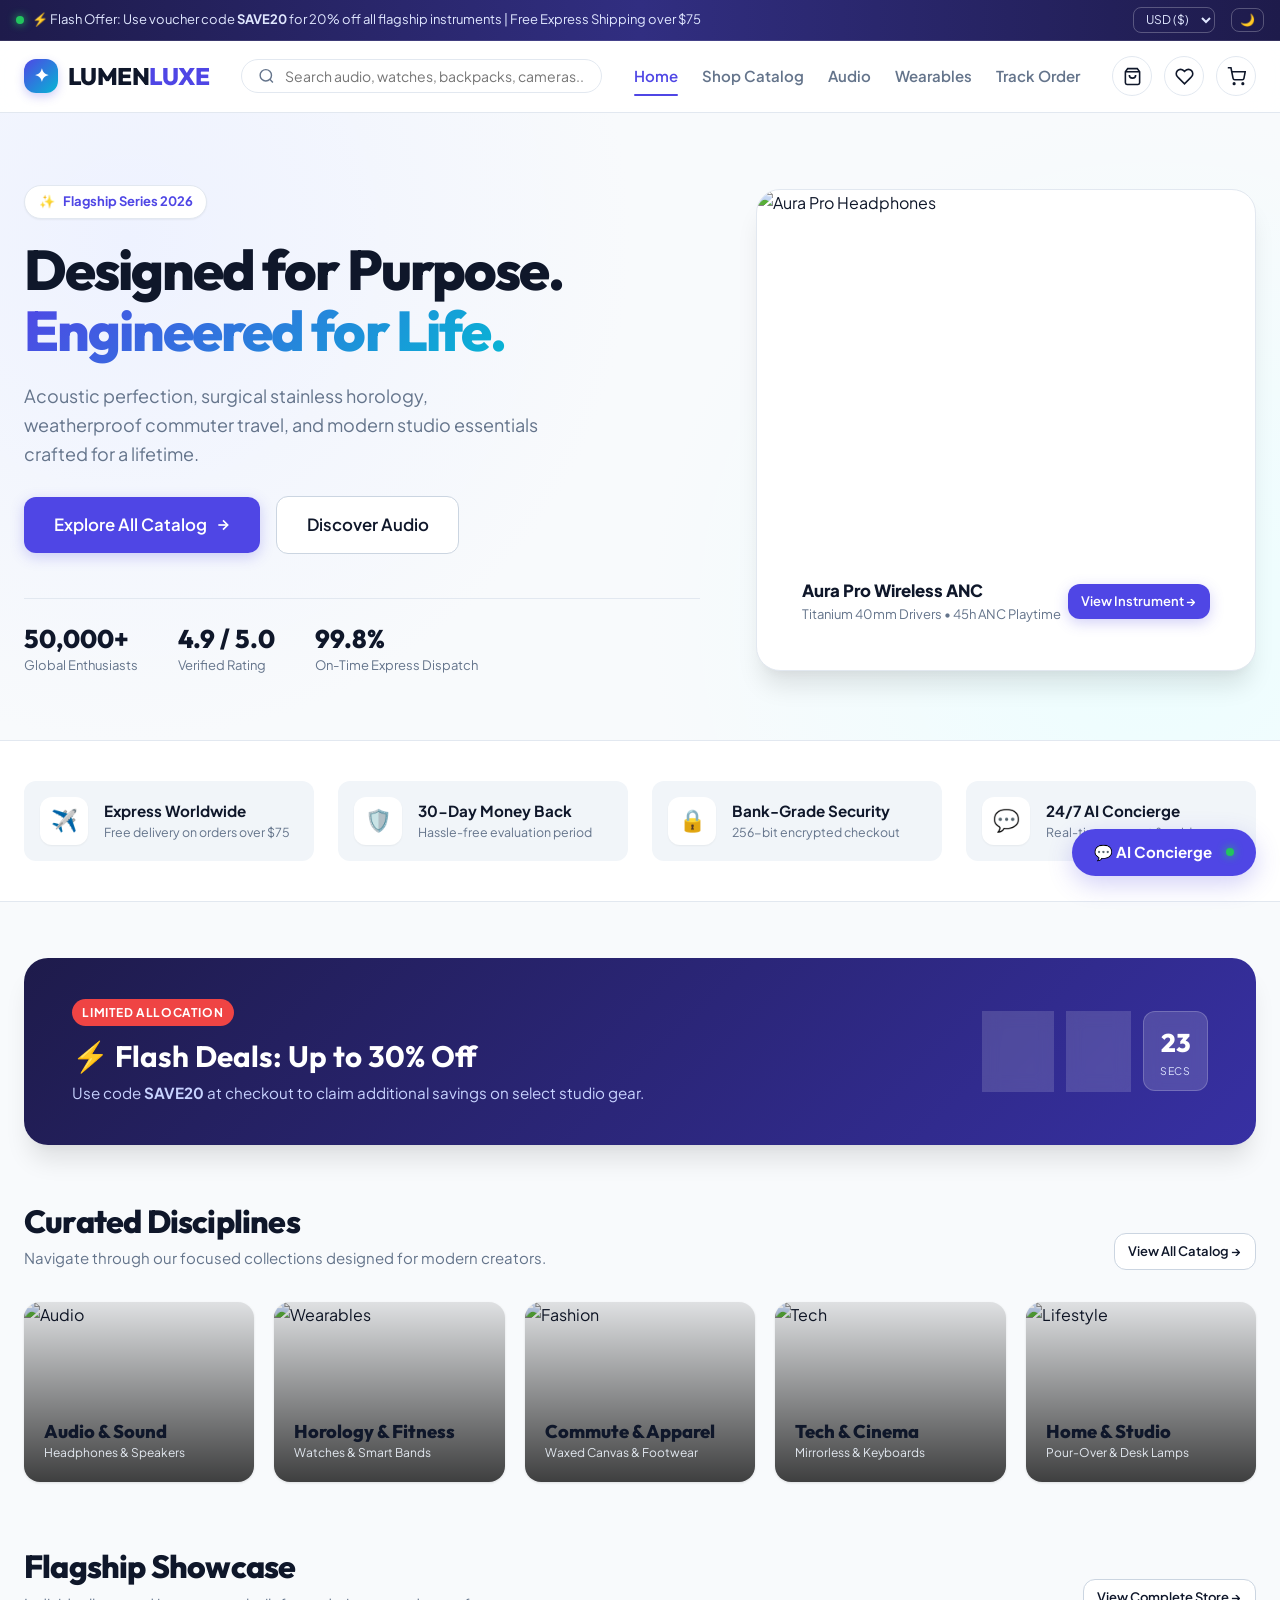
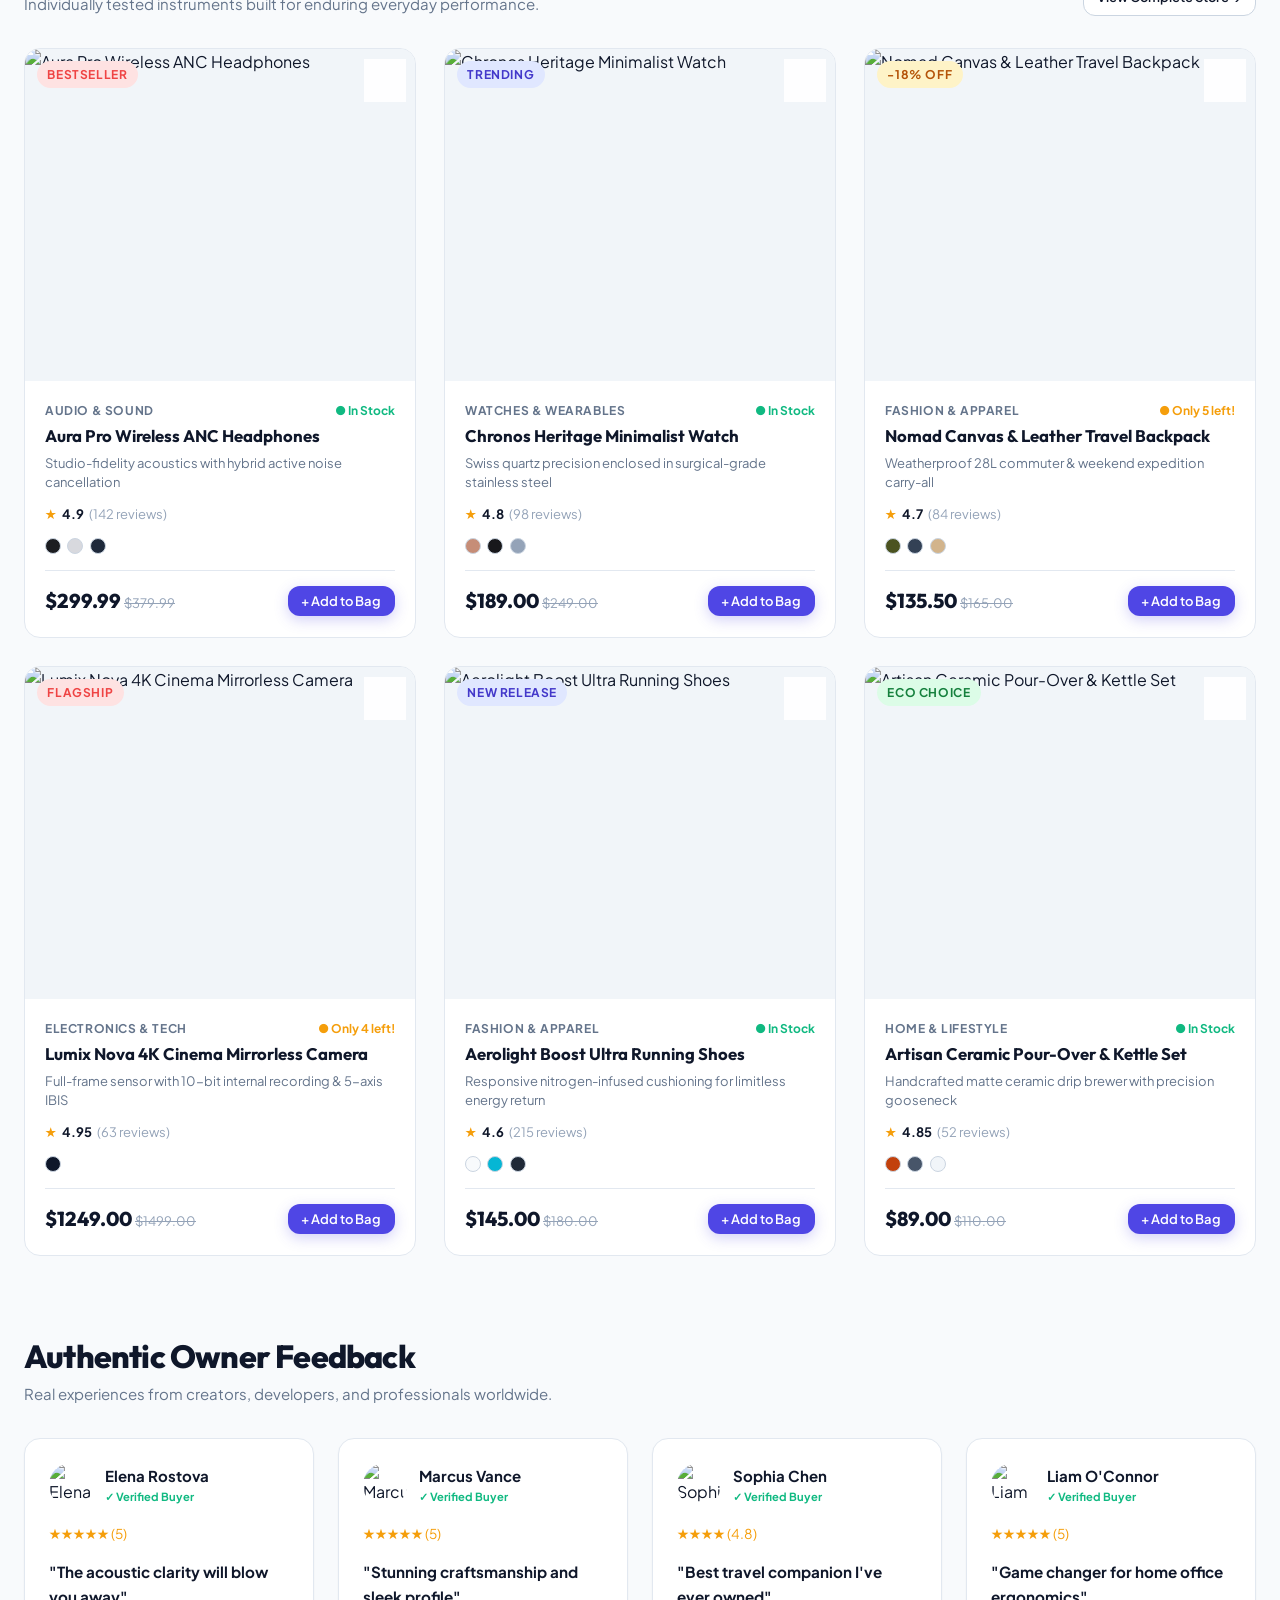
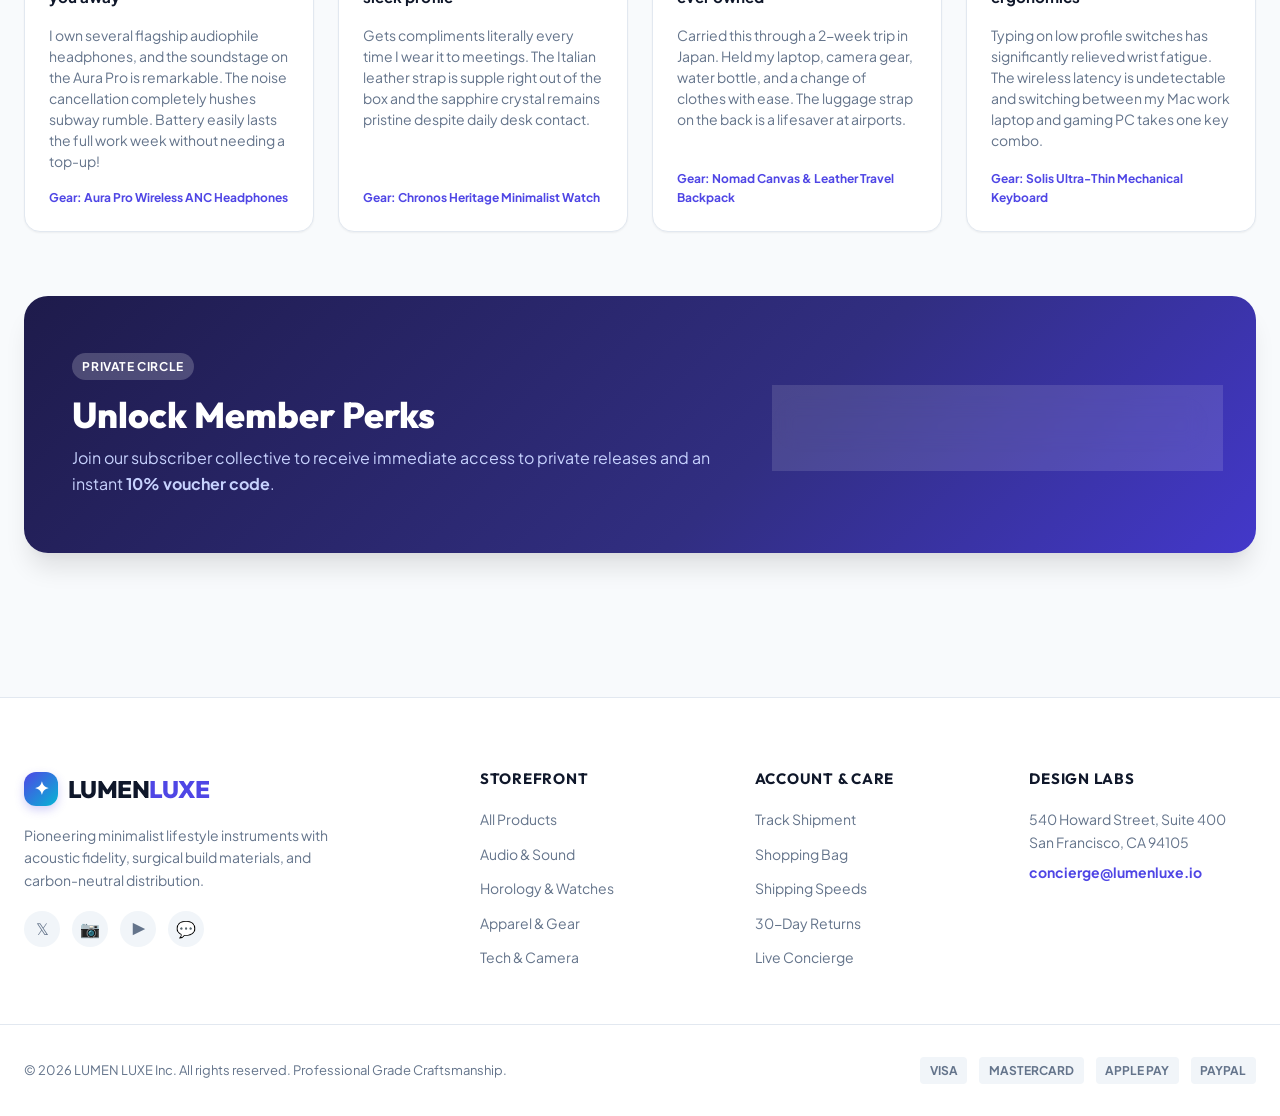
==== index.html @ 69730ada "Updating website" ====
<!DOCTYPE html>
<html lang="en" data-theme="light">
<head>
  <meta charset="UTF-8">
  <meta name="viewport" content="width=device-width, initial-scale=1.0">
  <title>LUMEN LUXE | Precision Crafted Flagship Goods</title>
  <meta name="description" content="Discover audiophile acoustics, Swiss quartz horology, everyday commute gear, and minimalist lifestyle tech. Free express shipping worldwide.">
  <link rel="stylesheet" href="css/styles.css">
</head>
<body>

  <!-- Top Announcement Bar -->
  <div class="announcement-bar">
    <div class="announcement-container">
      <div class="announcement-ticker">
        <span class="live-dot"></span>
        <span>⚡ Flash Offer: Use voucher code <strong>SAVE20</strong> for 20% off all flagship instruments | Free Express Shipping over $75</span>
      </div>
      <div class="announcement-meta">
        <select id="currencySelector" class="selector-dropdown" title="Select Currency">
          <option value="USD">USD ($)</option>
          <option value="EUR">EUR (€)</option>
          <option value="GBP">GBP (£)</option>
          <option value="INR">INR (₹)</option>
        </select>
        <button id="themeToggleBtn" class="selector-dropdown" title="Toggle Light/Dark Theme">
          🌙
        </button>
      </div>
    </div>
  </div>

  <!-- Sticky Main Header -->
  <header class="main-header">
    <div class="container nav-wrapper">
      <a href="index.html" class="brand-logo">
        <div class="brand-logo-icon">✦</div>
        <div class="brand-name">LUMEN<span>LUXE</span></div>
      </a>

      <!-- Search with Live Auto-suggest -->
      <div class="header-search">
        <div class="search-input-wrapper">
          <svg width="18" height="18" viewBox="0 0 24 24" fill="none" stroke="currentColor" stroke-width="2" style="color:var(--text-muted);"><circle cx="11" cy="11" r="8"></circle><line x1="21" y1="21" x2="16.65" y2="16.65"></line></svg>
          <input type="text" id="mainSearchInput" class="search-input" placeholder="Search audio, watches, backpacks, cameras..." autocomplete="off">
          <button id="searchClearBtn" class="search-clear-btn" title="Clear">✕</button>
        </div>
        <div id="searchDropdown" class="search-dropdown"></div>
      </div>

      <!-- Main Navigation Links -->
      <nav class="nav-links">
        <a href="index.html" class="nav-link active">Home</a>
        <a href="shop.html" class="nav-link">Shop Catalog</a>
        <a href="shop.html?category=audio" class="nav-link">Audio</a>
        <a href="shop.html?category=wearables" class="nav-link">Wearables</a>
        <a href="orders.html" class="nav-link">Track Order</a>
      </nav>

      <!-- Action Badges (Wishlist & Cart) -->
      <div class="header-actions">
        <a href="orders.html" class="btn-icon" title="My Orders & Shipments">
          <svg width="19" height="19" viewBox="0 0 24 24" fill="none" stroke="currentColor" stroke-width="2"><path d="M6 2L3 6v14a2 2 0 0 0 2 2h14a2 2 0 0 0 2-2V6l-3-4z"></path><line x1="3" y1="6" x2="21" y2="6"></line><path d="M16 10a4 4 0 0 1-8 0"></path></svg>
        </a>

        <a href="shop.html" class="btn-icon" title="Wishlist">
          <svg width="19" height="19" viewBox="0 0 24 24" fill="none" stroke="currentColor" stroke-width="2"><path d="M20.84 4.61a5.5 5.5 0 0 0-7.78 0L12 5.67l-1.06-1.06a5.5 5.5 0 0 0-7.78 7.78l1.06 1.06L12 21.23l7.78-7.78 1.06-1.06a5.5 5.5 0 0 0 0-7.78z"></path></svg>
          <span id="wishlistBadgeCount" class="badge-count" style="display:none;">0</span>
        </a>

        <a href="cart.html" class="btn-icon" title="Shopping Cart">
          <svg width="19" height="19" viewBox="0 0 24 24" fill="none" stroke="currentColor" stroke-width="2"><circle cx="9" cy="21" r="1"></circle><circle cx="20" cy="21" r="1"></circle><path d="M1 1h4l2.68 13.39a2 2 0 0 0 2 1.61h9.72a2 2 0 0 0 2-1.61L23 6H6"></path></svg>
          <span id="cartBadgeCount" class="badge-count" style="display:none;">0</span>
        </a>
      </div>
    </div>
  </header>

  <main class="site-main">
    <!-- Hero Spotlight Section -->
    <section class="hero-section">
      <div class="container hero-grid">
        <div class="hero-content">
          <div class="hero-pill">
            <span>✨</span> Flagship Series 2026
          </div>
          <h1 class="hero-title">
            Designed for Purpose.<br>
            <span class="hero-title-highlight">Engineered for Life.</span>
          </h1>
          <p class="hero-desc">
            Acoustic perfection, surgical stainless horology, weatherproof commuter travel, and modern studio essentials crafted for a lifetime.
          </p>

          <div class="hero-cta-group">
            <a href="shop.html" class="btn btn-primary btn-lg">
              <span>Explore All Catalog</span>
              <svg width="16" height="16" viewBox="0 0 24 24" fill="none" stroke="currentColor" stroke-width="2.5"><line x1="5" y1="12" x2="19" y2="12"></line><polyline points="12 5 19 12 12 19"></polyline></svg>
            </a>
            <a href="shop.html?category=audio" class="btn btn-secondary btn-lg">
              <span>Discover Audio</span>
            </a>
          </div>

          <div class="hero-stats">
            <div class="hero-stat-item">
              <h3>50,000+</h3>
              <p>Global Enthusiasts</p>
            </div>
            <div class="hero-stat-item">
              <h3>4.9 / 5.0</h3>
              <p>Verified Rating</p>
            </div>
            <div class="hero-stat-item">
              <h3>99.8%</h3>
              <p>On-Time Express Dispatch</p>
            </div>
          </div>
        </div>

        <div class="hero-visual-card">
          <img src="https://images.unsplash.com/photo-1505740420928-5e560c06d30e?w=1000&auto=format&fit=crop&q=80" alt="Aura Pro Headphones" class="hero-banner-img">
          <div class="hero-floating-card">
            <div>
              <div style="font-weight:800; font-size:1.05rem;">Aura Pro Wireless ANC</div>
              <div style="font-size:0.8125rem; color:var(--text-muted);">Titanium 40mm Drivers • 45h ANC Playtime</div>
            </div>
            <a href="product.html?id=prod-001" class="btn btn-primary btn-sm">
              View Instrument →
            </a>
          </div>
        </div>
      </div>
    </section>

    <!-- Services & Guarantees -->
    <section class="services-section">
      <div class="container services-grid">
        <div class="service-card">
          <div class="service-icon-box">✈️</div>
          <div>
            <div style="font-weight:700; font-size:0.95rem;">Express Worldwide</div>
            <div style="font-size:0.775rem; color:var(--text-muted);">Free delivery on orders over $75</div>
          </div>
        </div>
        <div class="service-card">
          <div class="service-icon-box">🛡️</div>
          <div>
            <div style="font-weight:700; font-size:0.95rem;">30-Day Money Back</div>
            <div style="font-size:0.775rem; color:var(--text-muted);">Hassle-free evaluation period</div>
          </div>
        </div>
        <div class="service-card">
          <div class="service-icon-box">🔒</div>
          <div>
            <div style="font-weight:700; font-size:0.95rem;">Bank-Grade Security</div>
            <div style="font-size:0.775rem; color:var(--text-muted);">256-bit encrypted checkout</div>
          </div>
        </div>
        <div class="service-card">
          <div class="service-icon-box">💬</div>
          <div>
            <div style="font-weight:700; font-size:0.95rem;">24/7 AI Concierge</div>
            <div style="font-size:0.775rem; color:var(--text-muted);">Real-time support & guidance</div>
          </div>
        </div>
      </div>
    </section>

    <!-- Flash Deals Banner -->
    <div class="container">
      <div class="flash-deals-banner">
        <div>
          <span class="badge badge-hot" style="background:#ef4444; color:#ffffff; margin-bottom:0.75rem;">Limited Allocation</span>
          <h2 style="font-size:1.85rem; color:#ffffff; margin-bottom:0.35rem;">⚡ Flash Deals: Up to 30% Off</h2>
          <p style="color:#c7d2fe; font-size:0.95rem;">Use code <strong>SAVE20</strong> at checkout to claim additional savings on select studio gear.</p>
        </div>
        <div class="countdown-box">
          <div class="countdown-item">
            <span id="dealHours" class="countdown-num">09</span>
            <span class="countdown-lbl">Hours</span>
          </div>
          <div class="countdown-item">
            <span id="dealMins" class="countdown-num">45</span>
            <span class="countdown-lbl">Mins</span>
          </div>
          <div class="countdown-item">
            <span id="dealSecs" class="countdown-num">18</span>
            <span class="countdown-lbl">Secs</span>
          </div>
        </div>
      </div>
    </div>

    <!-- Category Highlights -->
    <section class="container" style="margin-top:3.5rem;">
      <div class="section-header">
        <div>
          <h2 class="section-title">Curated Disciplines</h2>
          <p class="section-subtitle">Navigate through our focused collections designed for modern creators.</p>
        </div>
        <a href="shop.html" class="btn btn-secondary btn-sm">View All Catalog →</a>
      </div>

      <div class="categories-grid">
        <a href="shop.html?category=audio" class="category-card">
          <img src="https://images.unsplash.com/photo-1546435770-a3e426bf472b?w=500&auto=format&fit=crop&q=80" alt="Audio" class="category-card-bg" />
          <div class="category-card-overlay"></div>
          <div class="category-card-content">
            <h4 style="font-size:1.15rem; font-weight:800;">Audio & Sound</h4>
            <div style="font-size:0.75rem; color:#e2e8f0;">Headphones & Speakers</div>
          </div>
        </a>

        <a href="shop.html?category=wearables" class="category-card">
          <img src="https://images.unsplash.com/photo-1523275335684-37898b6baf30?w=500&auto=format&fit=crop&q=80" alt="Wearables" class="category-card-bg" />
          <div class="category-card-overlay"></div>
          <div class="category-card-content">
            <h4 style="font-size:1.15rem; font-weight:800;">Horology & Fitness</h4>
            <div style="font-size:0.75rem; color:#e2e8f0;">Watches & Smart Bands</div>
          </div>
        </a>

        <a href="shop.html?category=fashion" class="category-card">
          <img src="https://images.unsplash.com/photo-1553062407-98eeb64c6a62?w=500&auto=format&fit=crop&q=80" alt="Fashion" class="category-card-bg" />
          <div class="category-card-overlay"></div>
          <div class="category-card-content">
            <h4 style="font-size:1.15rem; font-weight:800;">Commute & Apparel</h4>
            <div style="font-size:0.75rem; color:#e2e8f0;">Waxed Canvas & Footwear</div>
          </div>
        </a>

        <a href="shop.html?category=electronics" class="category-card">
          <img src="https://images.unsplash.com/photo-1516035069371-29a1b244cc32?w=500&auto=format&fit=crop&q=80" alt="Tech" class="category-card-bg" />
          <div class="category-card-overlay"></div>
          <div class="category-card-content">
            <h4 style="font-size:1.15rem; font-weight:800;">Tech & Cinema</h4>
            <div style="font-size:0.75rem; color:#e2e8f0;">Mirrorless & Keyboards</div>
          </div>
        </a>

        <a href="shop.html?category=lifestyle" class="category-card">
          <img src="https://images.unsplash.com/photo-1514432324607-a09d9b4aefdd?w=500&auto=format&fit=crop&q=80" alt="Lifestyle" class="category-card-bg" />
          <div class="category-card-overlay"></div>
          <div class="category-card-content">
            <h4 style="font-size:1.15rem; font-weight:800;">Home & Studio</h4>
            <div style="font-size:0.75rem; color:#e2e8f0;">Pour-Over & Desk Lamps</div>
          </div>
        </a>
      </div>
    </section>

    <!-- Featured Products Grid -->
    <section class="container" style="margin-top:3.5rem;">
      <div class="section-header">
        <div>
          <h2 class="section-title">Flagship Showcase</h2>
          <p class="section-subtitle">Individually tested instruments built for enduring everyday performance.</p>
        </div>
        <a href="shop.html" class="btn btn-secondary btn-sm">View Complete Store →</a>
      </div>

      <div class="products-grid" id="featuredProductsGrid"></div>
    </section>

    <!-- Customer Reviews Grid -->
    <section class="container" style="margin-top:5rem;">
      <div class="section-header">
        <div>
          <h2 class="section-title">Authentic Owner Feedback</h2>
          <p class="section-subtitle">Real experiences from creators, developers, and professionals worldwide.</p>
        </div>
      </div>
      <div class="reviews-grid" id="homeReviewsGrid"></div>
    </section>

    <!-- VIP Club Newsletter -->
    <section class="container">
      <div class="newsletter-card">
        <div>
          <span class="badge badge-sale" style="background:rgba(255,255,255,0.2); color:#ffffff; margin-bottom:0.75rem;">Private Circle</span>
          <h2 style="font-size:2.25rem; font-weight:800; color:#ffffff; margin-bottom:0.5rem;">Unlock Member Perks</h2>
          <p style="color:#c7d2fe; font-size:1rem;">
            Join our subscriber collective to receive immediate access to private releases and an instant <strong>10% voucher code</strong>.
          </p>
        </div>
        <form id="homeNewsletterForm">
          <div class="newsletter-input-group">
            <input type="email" id="homeNewsletterEmail" class="newsletter-input" placeholder="Enter your email address..." required>
            <button type="submit" class="btn btn-primary" style="border-radius:var(--radius-full);">Subscribe</button>
          </div>
        </form>
      </div>
    </section>
  </main>

  <!-- Global Footer -->
  <footer class="footer">
    <div class="container footer-grid">
      <div>
        <a href="index.html" class="brand-logo" style="margin-bottom:1rem;">
          <div class="brand-logo-icon">✦</div>
          <div class="brand-name">LUMEN<span>LUXE</span></div>
        </a>
        <p style="font-size:0.875rem; color:var(--text-muted); line-height:1.6; max-width:320px;">
          Pioneering minimalist lifestyle instruments with acoustic fidelity, surgical build materials, and carbon-neutral distribution.
        </p>
        <div class="social-links">
          <a href="#" class="social-icon" title="Twitter / X">𝕏</a>
          <a href="#" class="social-icon" title="Instagram">📷</a>
          <a href="#" class="social-icon" title="YouTube">▶</a>
          <a href="#" class="social-icon" title="Discord">💬</a>
        </div>
      </div>

      <div>
        <h4 class="footer-col-title">Storefront</h4>
        <div class="footer-links">
          <a href="shop.html" class="footer-link">All Products</a>
          <a href="shop.html?category=audio" class="footer-link">Audio & Sound</a>
          <a href="shop.html?category=wearables" class="footer-link">Horology & Watches</a>
          <a href="shop.html?category=fashion" class="footer-link">Apparel & Gear</a>
          <a href="shop.html?category=electronics" class="footer-link">Tech & Camera</a>
        </div>
      </div>

      <div>
        <h4 class="footer-col-title">Account & Care</h4>
        <div class="footer-links">
          <a href="orders.html" class="footer-link">Track Shipment</a>
          <a href="cart.html" class="footer-link">Shopping Bag</a>
          <a href="javascript:void(0)" class="footer-link" onclick="ChatWidget.handleQuickPrompt('shipping policy')">Shipping Speeds</a>
          <a href="javascript:void(0)" class="footer-link" onclick="ChatWidget.handleQuickPrompt('return policy')">30-Day Returns</a>
          <a href="javascript:void(0)" class="footer-link" onclick="document.getElementById('chatPanel').classList.add('active')">Live Concierge</a>
        </div>
      </div>

      <div>
        <h4 class="footer-col-title">Design Labs</h4>
        <p style="font-size:0.875rem; color:var(--text-muted); line-height:1.6;">
          540 Howard Street, Suite 400<br>
          San Francisco, CA 94105<br>
          <span style="color:var(--primary); font-weight:700; display:inline-block; margin-top:0.5rem;">concierge@lumenluxe.io</span>
        </p>
      </div>
    </div>

    <div class="container footer-bottom">
      <div>© 2026 LUMEN LUXE Inc. All rights reserved. Professional Grade Craftsmanship.</div>
      <div class="payment-badges">
        <span class="payment-chip">VISA</span>
        <span class="payment-chip">MASTERCARD</span>
        <span class="payment-chip">APPLE PAY</span>
        <span class="payment-chip">PAYPAL</span>
      </div>
    </div>
  </footer>

  <!-- 24/7 AI Concierge Widget -->
  <button id="chatWidgetToggle" class="chat-widget-btn" title="Live AI Concierge">
    <span>💬 AI Concierge</span>
    <span class="live-dot" style="margin-left:4px;"></span>
  </button>

  <div id="chatPanel" class="chat-panel">
    <div class="chat-header">
      <div style="display:flex; align-items:center; gap:0.65rem;">
        <div style="width:10px; height:10px; border-radius:50%; background:#22c55e;"></div>
        <div>
          <div style="font-weight:800; font-size:0.9rem;">Lumen AI Concierge</div>
          <div style="font-size:0.7rem; opacity:0.85;">Active & Ready to Assist</div>
        </div>
      </div>
      <button id="chatCloseBtn" style="color:#ffffff; font-size:1rem; cursor:pointer;">✕</button>
    </div>

    <div id="chatMessages" class="chat-messages">
      <div class="chat-msg bot">
        Welcome to Lumen Luxe! How may I assist you today? Ask about promo codes, technical specifications, or shipping timelines.
      </div>
    </div>

    <div class="chat-suggestions">
      <span class="chat-pill" onclick="ChatWidget.handleQuickPrompt('Any active discount codes?')">🏷️ Discounts?</span>
      <span class="chat-pill" onclick="ChatWidget.handleQuickPrompt('How fast is express delivery?')">✈️ Shipping</span>
      <span class="chat-pill" onclick="ChatWidget.handleQuickPrompt('Best audiophile headphones?')">🎧 Headphones</span>
      <span class="chat-pill" onclick="ChatWidget.handleQuickPrompt('What is your return policy?')">🔄 Returns</span>
    </div>

    <div class="chat-input-bar">
      <input type="text" id="chatInput" class="chat-input-field" placeholder="Ask anything about our instruments...">
      <button id="chatSendBtn" class="btn btn-primary" style="padding:0.4rem 0.75rem; border-radius:var(--radius-sm); font-size:0.8125rem;">
        Send
      </button>
    </div>
  </div>

  <!-- Toast Notification Mount -->
  <div id="toastContainer" class="toast-container"></div>

  <!-- Domain Scripts -->
  <script src="js/data/products.js"></script>
  <script src="js/modules/storage.js"></script>
  <script src="js/modules/currency.js"></script>
  <script src="js/modules/toast.js"></script>
  <script src="js/modules/cart.js"></script>
  <script src="js/modules/wishlist.js"></script>
  <script src="js/modules/orders.js"></script>
  <script src="js/components/header.js"></script>
  <script src="js/components/quickview.js"></script>
  <script src="js/components/chat.js"></script>
  <script src="js/pages/home.js"></script>
</body>
</html>
---- css/styles.css ----
/* ==========================================================================
   LUMEN LUXE - MASTER STYLESHEET MANIFEST
   Modular, maintainable enterprise CSS architecture.
   ========================================================================== */

@import url('variables.css');
@import url('base.css');
@import url('components.css');
@import url('header-footer.css');
@import url('pages.css');
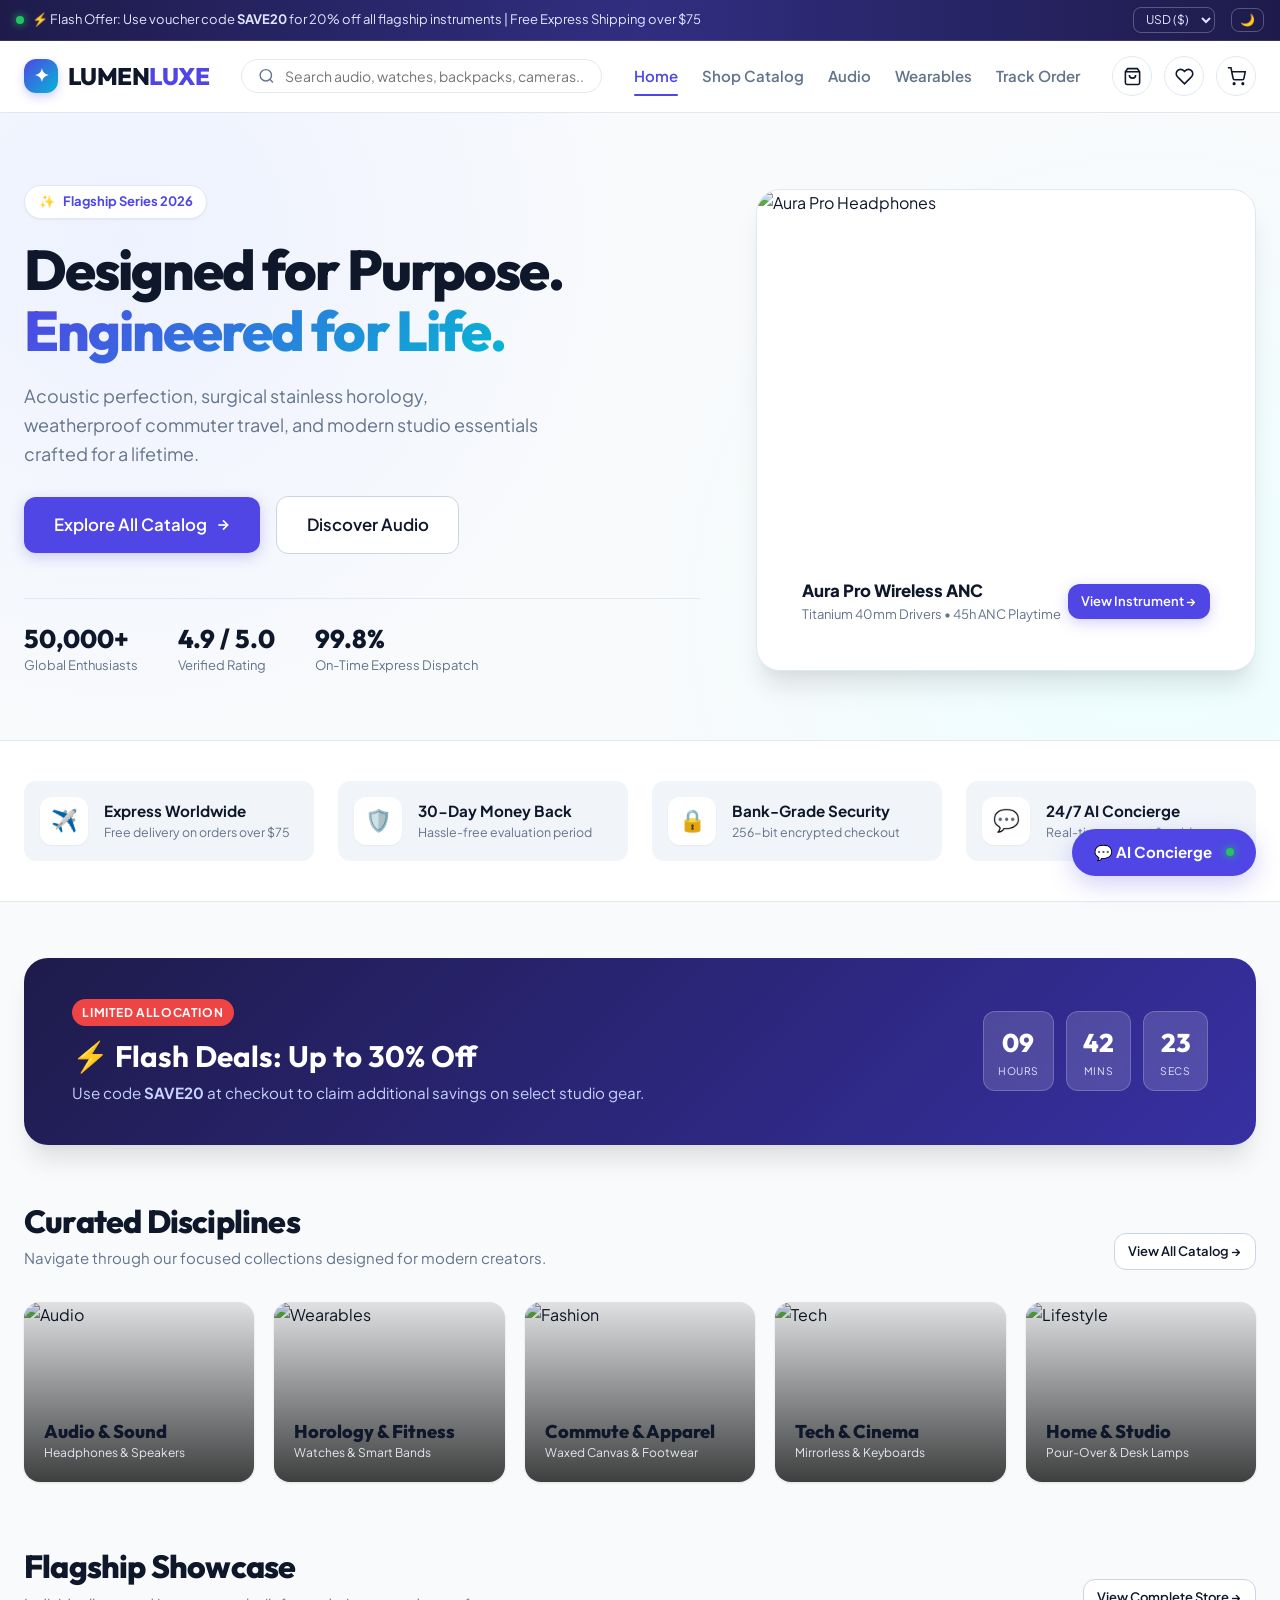
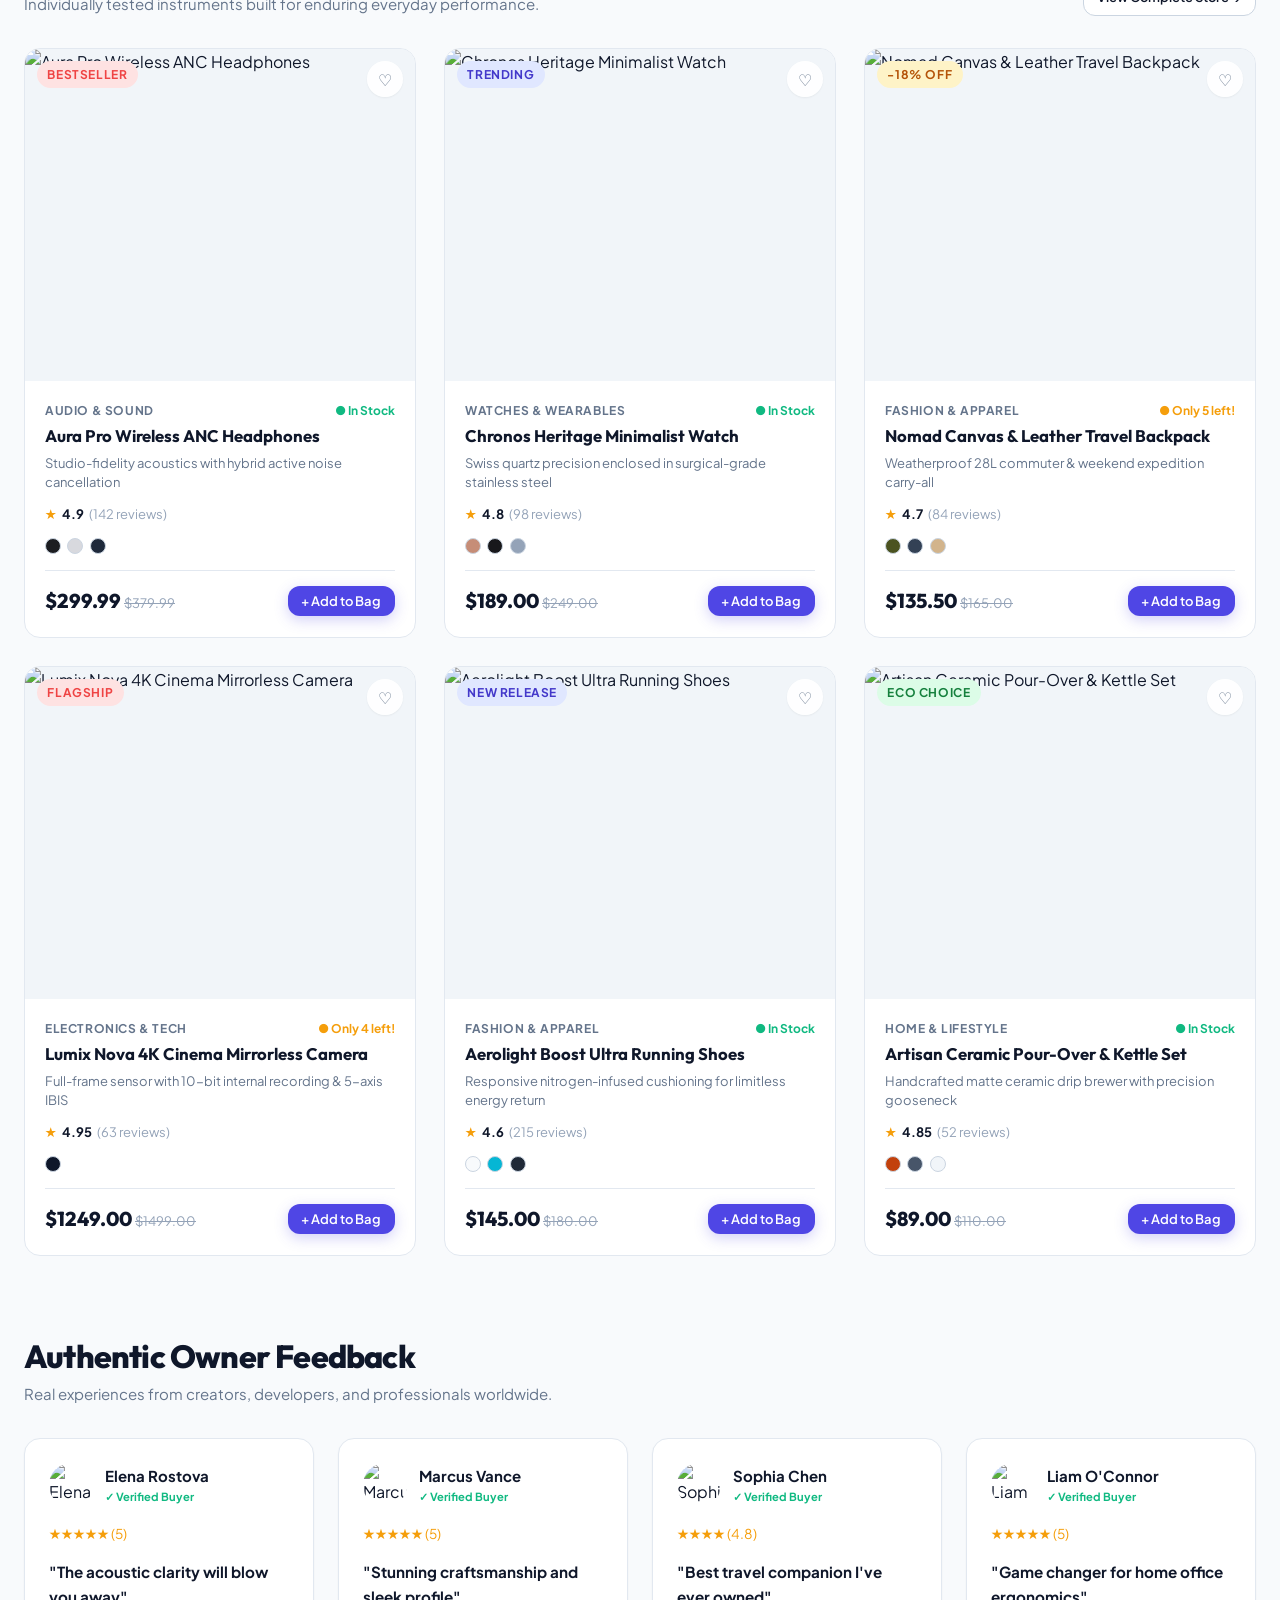
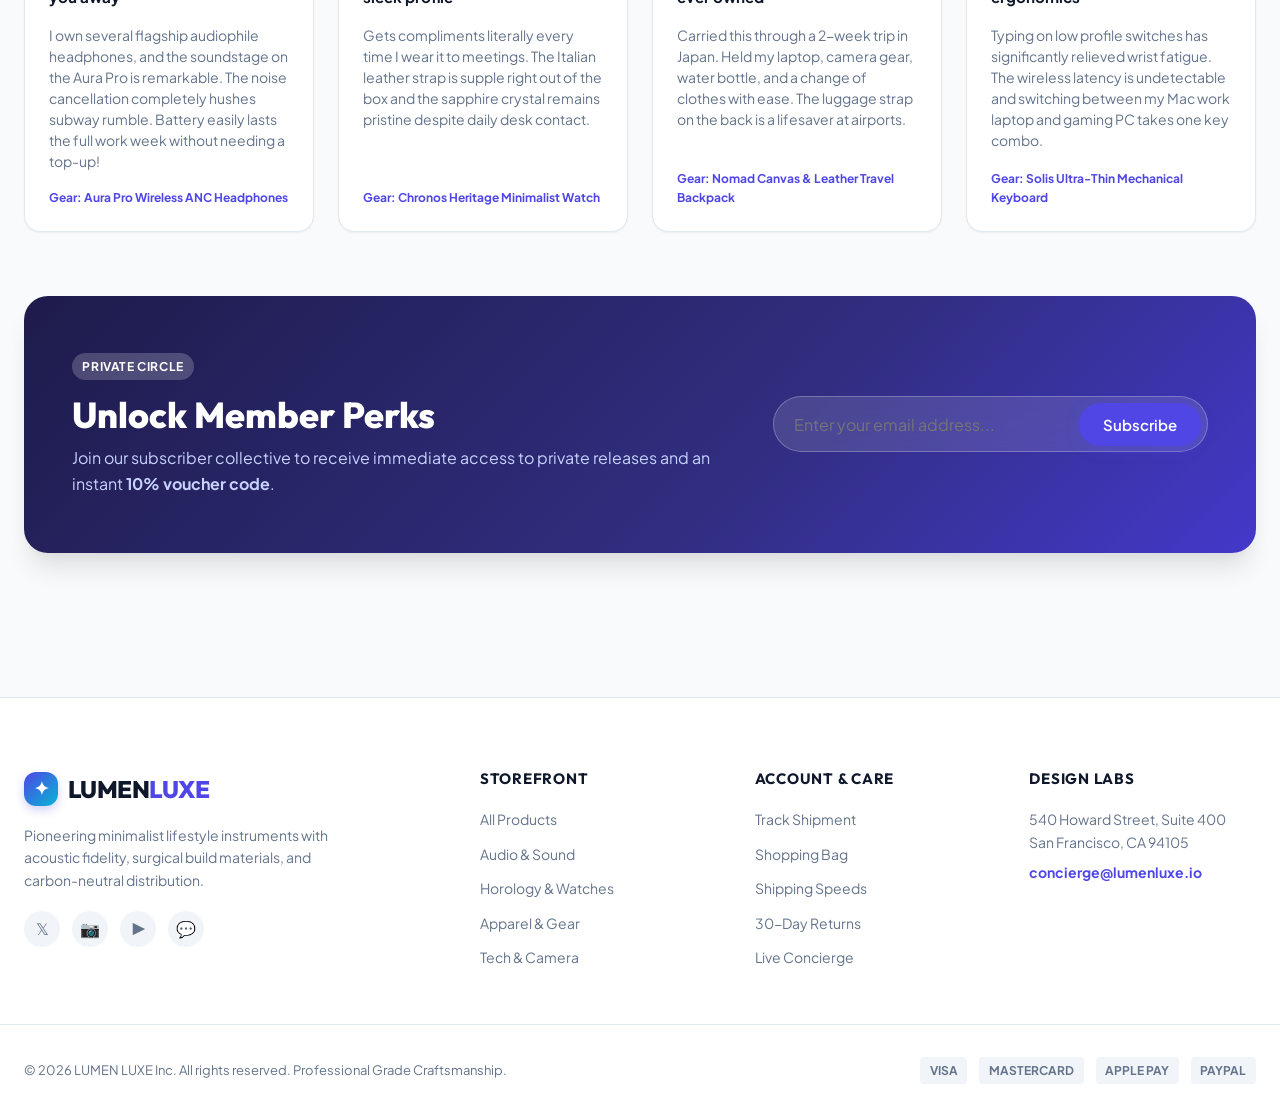
==== commit 44514fd3: "Text formatted" ====
--- a/index.html
+++ b/index.html
@@ -1,414 +1,727 @@
-<!DOCTYPE html>
+<!doctype html>
 <html lang="en" data-theme="light">
-<head>
-  <meta charset="UTF-8">
-  <meta name="viewport" content="width=device-width, initial-scale=1.0">
-  <title>LUMEN LUXE | Precision Crafted Flagship Goods</title>
-  <meta name="description" content="Discover audiophile acoustics, Swiss quartz horology, everyday commute gear, and minimalist lifestyle tech. Free express shipping worldwide.">
-  <link rel="stylesheet" href="css/styles.css">
-</head>
-<body>
-
-  <!-- Top Announcement Bar -->
-  <div class="announcement-bar">
-    <div class="announcement-container">
-      <div class="announcement-ticker">
-        <span class="live-dot"></span>
-        <span>⚡ Flash Offer: Use voucher code <strong>SAVE20</strong> for 20% off all flagship instruments | Free Express Shipping over $75</span>
-      </div>
-      <div class="announcement-meta">
-        <select id="currencySelector" class="selector-dropdown" title="Select Currency">
-          <option value="USD">USD ($)</option>
-          <option value="EUR">EUR (€)</option>
-          <option value="GBP">GBP (£)</option>
-          <option value="INR">INR (₹)</option>
-        </select>
-        <button id="themeToggleBtn" class="selector-dropdown" title="Toggle Light/Dark Theme">
-          🌙
-        </button>
+  <head>
+    <meta charset="UTF-8" />
+    <meta name="viewport" content="width=device-width, initial-scale=1.0" />
+    <title>LUMEN LUXE | Precision Crafted Flagship Goods</title>
+    <meta
+      name="description"
+      content="Discover audiophile acoustics, Swiss quartz horology, everyday commute gear, and minimalist lifestyle tech. Free express shipping worldwide."
+    />
+    <link rel="stylesheet" href="css/styles.css" />
+  </head>
+  <body>
+    <!-- Top Announcement Bar -->
+    <div class="announcement-bar">
+      <div class="announcement-container">
+        <div class="announcement-ticker">
+          <span class="live-dot"></span>
+          <span
+            >⚡ Flash Offer: Use voucher code <strong>SAVE20</strong> for 20%
+            off all flagship instruments | Free Express Shipping over $75</span
+          >
+        </div>
+        <div class="announcement-meta">
+          <select
+            id="currencySelector"
+            class="selector-dropdown"
+            title="Select Currency"
+          >
+            <option value="USD">USD ($)</option>
+            <option value="EUR">EUR (€)</option>
+            <option value="GBP">GBP (£)</option>
+            <option value="INR">INR (₹)</option>
+          </select>
+          <button
+            id="themeToggleBtn"
+            class="selector-dropdown"
+            title="Toggle Light/Dark Theme"
+          >
+            🌙
+          </button>
+        </div>
       </div>
     </div>
-  </div>
-
-  <!-- Sticky Main Header -->
-  <header class="main-header">
-    <div class="container nav-wrapper">
-      <a href="index.html" class="brand-logo">
-        <div class="brand-logo-icon">✦</div>
-        <div class="brand-name">LUMEN<span>LUXE</span></div>
-      </a>
-
-      <!-- Search with Live Auto-suggest -->
-      <div class="header-search">
-        <div class="search-input-wrapper">
-          <svg width="18" height="18" viewBox="0 0 24 24" fill="none" stroke="currentColor" stroke-width="2" style="color:var(--text-muted);"><circle cx="11" cy="11" r="8"></circle><line x1="21" y1="21" x2="16.65" y2="16.65"></line></svg>
-          <input type="text" id="mainSearchInput" class="search-input" placeholder="Search audio, watches, backpacks, cameras..." autocomplete="off">
-          <button id="searchClearBtn" class="search-clear-btn" title="Clear">✕</button>
-        </div>
-        <div id="searchDropdown" class="search-dropdown"></div>
-      </div>
-
-      <!-- Main Navigation Links -->
-      <nav class="nav-links">
-        <a href="index.html" class="nav-link active">Home</a>
-        <a href="shop.html" class="nav-link">Shop Catalog</a>
-        <a href="shop.html?category=audio" class="nav-link">Audio</a>
-        <a href="shop.html?category=wearables" class="nav-link">Wearables</a>
-        <a href="orders.html" class="nav-link">Track Order</a>
-      </nav>
-
-      <!-- Action Badges (Wishlist & Cart) -->
-      <div class="header-actions">
-        <a href="orders.html" class="btn-icon" title="My Orders & Shipments">
-          <svg width="19" height="19" viewBox="0 0 24 24" fill="none" stroke="currentColor" stroke-width="2"><path d="M6 2L3 6v14a2 2 0 0 0 2 2h14a2 2 0 0 0 2-2V6l-3-4z"></path><line x1="3" y1="6" x2="21" y2="6"></line><path d="M16 10a4 4 0 0 1-8 0"></path></svg>
-        </a>
-
-        <a href="shop.html" class="btn-icon" title="Wishlist">
-          <svg width="19" height="19" viewBox="0 0 24 24" fill="none" stroke="currentColor" stroke-width="2"><path d="M20.84 4.61a5.5 5.5 0 0 0-7.78 0L12 5.67l-1.06-1.06a5.5 5.5 0 0 0-7.78 7.78l1.06 1.06L12 21.23l7.78-7.78 1.06-1.06a5.5 5.5 0 0 0 0-7.78z"></path></svg>
-          <span id="wishlistBadgeCount" class="badge-count" style="display:none;">0</span>
-        </a>
-
-        <a href="cart.html" class="btn-icon" title="Shopping Cart">
-          <svg width="19" height="19" viewBox="0 0 24 24" fill="none" stroke="currentColor" stroke-width="2"><circle cx="9" cy="21" r="1"></circle><circle cx="20" cy="21" r="1"></circle><path d="M1 1h4l2.68 13.39a2 2 0 0 0 2 1.61h9.72a2 2 0 0 0 2-1.61L23 6H6"></path></svg>
-          <span id="cartBadgeCount" class="badge-count" style="display:none;">0</span>
-        </a>
-      </div>
-    </div>
-  </header>
-
-  <main class="site-main">
-    <!-- Hero Spotlight Section -->
-    <section class="hero-section">
-      <div class="container hero-grid">
-        <div class="hero-content">
-          <div class="hero-pill">
-            <span>✨</span> Flagship Series 2026
-          </div>
-          <h1 class="hero-title">
-            Designed for Purpose.<br>
-            <span class="hero-title-highlight">Engineered for Life.</span>
-          </h1>
-          <p class="hero-desc">
-            Acoustic perfection, surgical stainless horology, weatherproof commuter travel, and modern studio essentials crafted for a lifetime.
-          </p>
-
-          <div class="hero-cta-group">
-            <a href="shop.html" class="btn btn-primary btn-lg">
-              <span>Explore All Catalog</span>
-              <svg width="16" height="16" viewBox="0 0 24 24" fill="none" stroke="currentColor" stroke-width="2.5"><line x1="5" y1="12" x2="19" y2="12"></line><polyline points="12 5 19 12 12 19"></polyline></svg>
-            </a>
-            <a href="shop.html?category=audio" class="btn btn-secondary btn-lg">
-              <span>Discover Audio</span>
-            </a>
-          </div>
-
-          <div class="hero-stats">
-            <div class="hero-stat-item">
-              <h3>50,000+</h3>
-              <p>Global Enthusiasts</p>
-            </div>
-            <div class="hero-stat-item">
-              <h3>4.9 / 5.0</h3>
-              <p>Verified Rating</p>
-            </div>
-            <div class="hero-stat-item">
-              <h3>99.8%</h3>
-              <p>On-Time Express Dispatch</p>
-            </div>
-          </div>
-        </div>
-
-        <div class="hero-visual-card">
-          <img src="https://images.unsplash.com/photo-1505740420928-5e560c06d30e?w=1000&auto=format&fit=crop&q=80" alt="Aura Pro Headphones" class="hero-banner-img">
-          <div class="hero-floating-card">
-            <div>
-              <div style="font-weight:800; font-size:1.05rem;">Aura Pro Wireless ANC</div>
-              <div style="font-size:0.8125rem; color:var(--text-muted);">Titanium 40mm Drivers • 45h ANC Playtime</div>
-            </div>
-            <a href="product.html?id=prod-001" class="btn btn-primary btn-sm">
-              View Instrument →
-            </a>
-          </div>
-        </div>
-      </div>
-    </section>
-
-    <!-- Services & Guarantees -->
-    <section class="services-section">
-      <div class="container services-grid">
-        <div class="service-card">
-          <div class="service-icon-box">✈️</div>
-          <div>
-            <div style="font-weight:700; font-size:0.95rem;">Express Worldwide</div>
-            <div style="font-size:0.775rem; color:var(--text-muted);">Free delivery on orders over $75</div>
-          </div>
-        </div>
-        <div class="service-card">
-          <div class="service-icon-box">🛡️</div>
-          <div>
-            <div style="font-weight:700; font-size:0.95rem;">30-Day Money Back</div>
-            <div style="font-size:0.775rem; color:var(--text-muted);">Hassle-free evaluation period</div>
-          </div>
-        </div>
-        <div class="service-card">
-          <div class="service-icon-box">🔒</div>
-          <div>
-            <div style="font-weight:700; font-size:0.95rem;">Bank-Grade Security</div>
-            <div style="font-size:0.775rem; color:var(--text-muted);">256-bit encrypted checkout</div>
-          </div>
-        </div>
-        <div class="service-card">
-          <div class="service-icon-box">💬</div>
-          <div>
-            <div style="font-weight:700; font-size:0.95rem;">24/7 AI Concierge</div>
-            <div style="font-size:0.775rem; color:var(--text-muted);">Real-time support & guidance</div>
-          </div>
-        </div>
-      </div>
-    </section>
-
-    <!-- Flash Deals Banner -->
-    <div class="container">
-      <div class="flash-deals-banner">
-        <div>
-          <span class="badge badge-hot" style="background:#ef4444; color:#ffffff; margin-bottom:0.75rem;">Limited Allocation</span>
-          <h2 style="font-size:1.85rem; color:#ffffff; margin-bottom:0.35rem;">⚡ Flash Deals: Up to 30% Off</h2>
-          <p style="color:#c7d2fe; font-size:0.95rem;">Use code <strong>SAVE20</strong> at checkout to claim additional savings on select studio gear.</p>
-        </div>
-        <div class="countdown-box">
-          <div class="countdown-item">
-            <span id="dealHours" class="countdown-num">09</span>
-            <span class="countdown-lbl">Hours</span>
-          </div>
-          <div class="countdown-item">
-            <span id="dealMins" class="countdown-num">45</span>
-            <span class="countdown-lbl">Mins</span>
-          </div>
-          <div class="countdown-item">
-            <span id="dealSecs" class="countdown-num">18</span>
-            <span class="countdown-lbl">Secs</span>
-          </div>
-        </div>
-      </div>
-    </div>
-
-    <!-- Category Highlights -->
-    <section class="container" style="margin-top:3.5rem;">
-      <div class="section-header">
-        <div>
-          <h2 class="section-title">Curated Disciplines</h2>
-          <p class="section-subtitle">Navigate through our focused collections designed for modern creators.</p>
-        </div>
-        <a href="shop.html" class="btn btn-secondary btn-sm">View All Catalog →</a>
-      </div>
-
-      <div class="categories-grid">
-        <a href="shop.html?category=audio" class="category-card">
-          <img src="https://images.unsplash.com/photo-1546435770-a3e426bf472b?w=500&auto=format&fit=crop&q=80" alt="Audio" class="category-card-bg" />
-          <div class="category-card-overlay"></div>
-          <div class="category-card-content">
-            <h4 style="font-size:1.15rem; font-weight:800;">Audio & Sound</h4>
-            <div style="font-size:0.75rem; color:#e2e8f0;">Headphones & Speakers</div>
-          </div>
-        </a>
-
-        <a href="shop.html?category=wearables" class="category-card">
-          <img src="https://images.unsplash.com/photo-1523275335684-37898b6baf30?w=500&auto=format&fit=crop&q=80" alt="Wearables" class="category-card-bg" />
-          <div class="category-card-overlay"></div>
-          <div class="category-card-content">
-            <h4 style="font-size:1.15rem; font-weight:800;">Horology & Fitness</h4>
-            <div style="font-size:0.75rem; color:#e2e8f0;">Watches & Smart Bands</div>
-          </div>
-        </a>
-
-        <a href="shop.html?category=fashion" class="category-card">
-          <img src="https://images.unsplash.com/photo-1553062407-98eeb64c6a62?w=500&auto=format&fit=crop&q=80" alt="Fashion" class="category-card-bg" />
-          <div class="category-card-overlay"></div>
-          <div class="category-card-content">
-            <h4 style="font-size:1.15rem; font-weight:800;">Commute & Apparel</h4>
-            <div style="font-size:0.75rem; color:#e2e8f0;">Waxed Canvas & Footwear</div>
-          </div>
-        </a>
-
-        <a href="shop.html?category=electronics" class="category-card">
-          <img src="https://images.unsplash.com/photo-1516035069371-29a1b244cc32?w=500&auto=format&fit=crop&q=80" alt="Tech" class="category-card-bg" />
-          <div class="category-card-overlay"></div>
-          <div class="category-card-content">
-            <h4 style="font-size:1.15rem; font-weight:800;">Tech & Cinema</h4>
-            <div style="font-size:0.75rem; color:#e2e8f0;">Mirrorless & Keyboards</div>
-          </div>
-        </a>
-
-        <a href="shop.html?category=lifestyle" class="category-card">
-          <img src="https://images.unsplash.com/photo-1514432324607-a09d9b4aefdd?w=500&auto=format&fit=crop&q=80" alt="Lifestyle" class="category-card-bg" />
-          <div class="category-card-overlay"></div>
-          <div class="category-card-content">
-            <h4 style="font-size:1.15rem; font-weight:800;">Home & Studio</h4>
-            <div style="font-size:0.75rem; color:#e2e8f0;">Pour-Over & Desk Lamps</div>
-          </div>
-        </a>
-      </div>
-    </section>
-
-    <!-- Featured Products Grid -->
-    <section class="container" style="margin-top:3.5rem;">
-      <div class="section-header">
-        <div>
-          <h2 class="section-title">Flagship Showcase</h2>
-          <p class="section-subtitle">Individually tested instruments built for enduring everyday performance.</p>
-        </div>
-        <a href="shop.html" class="btn btn-secondary btn-sm">View Complete Store →</a>
-      </div>
-
-      <div class="products-grid" id="featuredProductsGrid"></div>
-    </section>
-
-    <!-- Customer Reviews Grid -->
-    <section class="container" style="margin-top:5rem;">
-      <div class="section-header">
-        <div>
-          <h2 class="section-title">Authentic Owner Feedback</h2>
-          <p class="section-subtitle">Real experiences from creators, developers, and professionals worldwide.</p>
-        </div>
-      </div>
-      <div class="reviews-grid" id="homeReviewsGrid"></div>
-    </section>
-
-    <!-- VIP Club Newsletter -->
-    <section class="container">
-      <div class="newsletter-card">
-        <div>
-          <span class="badge badge-sale" style="background:rgba(255,255,255,0.2); color:#ffffff; margin-bottom:0.75rem;">Private Circle</span>
-          <h2 style="font-size:2.25rem; font-weight:800; color:#ffffff; margin-bottom:0.5rem;">Unlock Member Perks</h2>
-          <p style="color:#c7d2fe; font-size:1rem;">
-            Join our subscriber collective to receive immediate access to private releases and an instant <strong>10% voucher code</strong>.
-          </p>
-        </div>
-        <form id="homeNewsletterForm">
-          <div class="newsletter-input-group">
-            <input type="email" id="homeNewsletterEmail" class="newsletter-input" placeholder="Enter your email address..." required>
-            <button type="submit" class="btn btn-primary" style="border-radius:var(--radius-full);">Subscribe</button>
-          </div>
-        </form>
-      </div>
-    </section>
-  </main>
-
-  <!-- Global Footer -->
-  <footer class="footer">
-    <div class="container footer-grid">
-      <div>
-        <a href="index.html" class="brand-logo" style="margin-bottom:1rem;">
+
+    <!-- Sticky Main Header -->
+    <header class="main-header">
+      <div class="container nav-wrapper">
+        <a href="index.html" class="brand-logo">
           <div class="brand-logo-icon">✦</div>
           <div class="brand-name">LUMEN<span>LUXE</span></div>
         </a>
-        <p style="font-size:0.875rem; color:var(--text-muted); line-height:1.6; max-width:320px;">
-          Pioneering minimalist lifestyle instruments with acoustic fidelity, surgical build materials, and carbon-neutral distribution.
-        </p>
-        <div class="social-links">
-          <a href="#" class="social-icon" title="Twitter / X">𝕏</a>
-          <a href="#" class="social-icon" title="Instagram">📷</a>
-          <a href="#" class="social-icon" title="YouTube">▶</a>
-          <a href="#" class="social-icon" title="Discord">💬</a>
-        </div>
-      </div>
-
-      <div>
-        <h4 class="footer-col-title">Storefront</h4>
-        <div class="footer-links">
-          <a href="shop.html" class="footer-link">All Products</a>
-          <a href="shop.html?category=audio" class="footer-link">Audio & Sound</a>
-          <a href="shop.html?category=wearables" class="footer-link">Horology & Watches</a>
-          <a href="shop.html?category=fashion" class="footer-link">Apparel & Gear</a>
-          <a href="shop.html?category=electronics" class="footer-link">Tech & Camera</a>
-        </div>
-      </div>
-
-      <div>
-        <h4 class="footer-col-title">Account & Care</h4>
-        <div class="footer-links">
-          <a href="orders.html" class="footer-link">Track Shipment</a>
-          <a href="cart.html" class="footer-link">Shopping Bag</a>
-          <a href="javascript:void(0)" class="footer-link" onclick="ChatWidget.handleQuickPrompt('shipping policy')">Shipping Speeds</a>
-          <a href="javascript:void(0)" class="footer-link" onclick="ChatWidget.handleQuickPrompt('return policy')">30-Day Returns</a>
-          <a href="javascript:void(0)" class="footer-link" onclick="document.getElementById('chatPanel').classList.add('active')">Live Concierge</a>
-        </div>
-      </div>
-
-      <div>
-        <h4 class="footer-col-title">Design Labs</h4>
-        <p style="font-size:0.875rem; color:var(--text-muted); line-height:1.6;">
-          540 Howard Street, Suite 400<br>
-          San Francisco, CA 94105<br>
-          <span style="color:var(--primary); font-weight:700; display:inline-block; margin-top:0.5rem;">concierge@lumenluxe.io</span>
-        </p>
+
+        <!-- Search with Live Auto-suggest -->
+        <div class="header-search">
+          <div class="search-input-wrapper">
+            <svg
+              width="18"
+              height="18"
+              viewBox="0 0 24 24"
+              fill="none"
+              stroke="currentColor"
+              stroke-width="2"
+              style="color: var(--text-muted)"
+            >
+              <circle cx="11" cy="11" r="8"></circle>
+              <line x1="21" y1="21" x2="16.65" y2="16.65"></line>
+            </svg>
+            <input
+              type="text"
+              id="mainSearchInput"
+              class="search-input"
+              placeholder="Search audio, watches, backpacks, cameras..."
+              autocomplete="off"
+            />
+            <button id="searchClearBtn" class="search-clear-btn" title="Clear">
+              ✕
+            </button>
+          </div>
+          <div id="searchDropdown" class="search-dropdown"></div>
+        </div>
+
+        <!-- Main Navigation Links -->
+        <nav class="nav-links">
+          <a href="index.html" class="nav-link active">Home</a>
+          <a href="shop.html" class="nav-link">Shop Catalog</a>
+          <a href="shop.html?category=audio" class="nav-link">Audio</a>
+          <a href="shop.html?category=wearables" class="nav-link">Wearables</a>
+          <a href="orders.html" class="nav-link">Track Order</a>
+        </nav>
+
+        <!-- Action Badges (Wishlist & Cart) -->
+        <div class="header-actions">
+          <a href="orders.html" class="btn-icon" title="My Orders & Shipments">
+            <svg
+              width="19"
+              height="19"
+              viewBox="0 0 24 24"
+              fill="none"
+              stroke="currentColor"
+              stroke-width="2"
+            >
+              <path
+                d="M6 2L3 6v14a2 2 0 0 0 2 2h14a2 2 0 0 0 2-2V6l-3-4z"
+              ></path>
+              <line x1="3" y1="6" x2="21" y2="6"></line>
+              <path d="M16 10a4 4 0 0 1-8 0"></path>
+            </svg>
+          </a>
+
+          <a href="shop.html" class="btn-icon" title="Wishlist">
+            <svg
+              width="19"
+              height="19"
+              viewBox="0 0 24 24"
+              fill="none"
+              stroke="currentColor"
+              stroke-width="2"
+            >
+              <path
+                d="M20.84 4.61a5.5 5.5 0 0 0-7.78 0L12 5.67l-1.06-1.06a5.5 5.5 0 0 0-7.78 7.78l1.06 1.06L12 21.23l7.78-7.78 1.06-1.06a5.5 5.5 0 0 0 0-7.78z"
+              ></path>
+            </svg>
+            <span
+              id="wishlistBadgeCount"
+              class="badge-count"
+              style="display: none"
+              >0</span
+            >
+          </a>
+
+          <a href="cart.html" class="btn-icon" title="Shopping Cart">
+            <svg
+              width="19"
+              height="19"
+              viewBox="0 0 24 24"
+              fill="none"
+              stroke="currentColor"
+              stroke-width="2"
+            >
+              <circle cx="9" cy="21" r="1"></circle>
+              <circle cx="20" cy="21" r="1"></circle>
+              <path
+                d="M1 1h4l2.68 13.39a2 2 0 0 0 2 1.61h9.72a2 2 0 0 0 2-1.61L23 6H6"
+              ></path>
+            </svg>
+            <span id="cartBadgeCount" class="badge-count" style="display: none"
+              >0</span
+            >
+          </a>
+        </div>
+      </div>
+    </header>
+
+    <main class="site-main">
+      <!-- Hero Spotlight Section -->
+      <section class="hero-section">
+        <div class="container hero-grid">
+          <div class="hero-content">
+            <div class="hero-pill"><span>✨</span> Flagship Series 2026</div>
+            <h1 class="hero-title">
+              Designed for Purpose.<br />
+              <span class="hero-title-highlight">Engineered for Life.</span>
+            </h1>
+            <p class="hero-desc">
+              Acoustic perfection, surgical stainless horology, weatherproof
+              commuter travel, and modern studio essentials crafted for a
+              lifetime.
+            </p>
+
+            <div class="hero-cta-group">
+              <a href="shop.html" class="btn btn-primary btn-lg">
+                <span>Explore All Catalog</span>
+                <svg
+                  width="16"
+                  height="16"
+                  viewBox="0 0 24 24"
+                  fill="none"
+                  stroke="currentColor"
+                  stroke-width="2.5"
+                >
+                  <line x1="5" y1="12" x2="19" y2="12"></line>
+                  <polyline points="12 5 19 12 12 19"></polyline>
+                </svg>
+              </a>
+              <a
+                href="shop.html?category=audio"
+                class="btn btn-secondary btn-lg"
+              >
+                <span>Discover Audio</span>
+              </a>
+            </div>
+
+            <div class="hero-stats">
+              <div class="hero-stat-item">
+                <h3>50,000+</h3>
+                <p>Global Enthusiasts</p>
+              </div>
+              <div class="hero-stat-item">
+                <h3>4.9 / 5.0</h3>
+                <p>Verified Rating</p>
+              </div>
+              <div class="hero-stat-item">
+                <h3>99.8%</h3>
+                <p>On-Time Express Dispatch</p>
+              </div>
+            </div>
+          </div>
+
+          <div class="hero-visual-card">
+            <img
+              src="https://images.unsplash.com/photo-1505740420928-5e560c06d30e?w=1000&auto=format&fit=crop&q=80"
+              alt="Aura Pro Headphones"
+              class="hero-banner-img"
+            />
+            <div class="hero-floating-card">
+              <div>
+                <div style="font-weight: 800; font-size: 1.05rem">
+                  Aura Pro Wireless ANC
+                </div>
+                <div style="font-size: 0.8125rem; color: var(--text-muted)">
+                  Titanium 40mm Drivers • 45h ANC Playtime
+                </div>
+              </div>
+              <a href="product.html?id=prod-001" class="btn btn-primary btn-sm">
+                View Instrument →
+              </a>
+            </div>
+          </div>
+        </div>
+      </section>
+
+      <!-- Services & Guarantees -->
+      <section class="services-section">
+        <div class="container services-grid">
+          <div class="service-card">
+            <div class="service-icon-box">✈️</div>
+            <div>
+              <div style="font-weight: 700; font-size: 0.95rem">
+                Express Worldwide
+              </div>
+              <div style="font-size: 0.775rem; color: var(--text-muted)">
+                Free delivery on orders over $75
+              </div>
+            </div>
+          </div>
+          <div class="service-card">
+            <div class="service-icon-box">🛡️</div>
+            <div>
+              <div style="font-weight: 700; font-size: 0.95rem">
+                30-Day Money Back
+              </div>
+              <div style="font-size: 0.775rem; color: var(--text-muted)">
+                Hassle-free evaluation period
+              </div>
+            </div>
+          </div>
+          <div class="service-card">
+            <div class="service-icon-box">🔒</div>
+            <div>
+              <div style="font-weight: 700; font-size: 0.95rem">
+                Bank-Grade Security
+              </div>
+              <div style="font-size: 0.775rem; color: var(--text-muted)">
+                256-bit encrypted checkout
+              </div>
+            </div>
+          </div>
+          <div class="service-card">
+            <div class="service-icon-box">💬</div>
+            <div>
+              <div style="font-weight: 700; font-size: 0.95rem">
+                24/7 AI Concierge
+              </div>
+              <div style="font-size: 0.775rem; color: var(--text-muted)">
+                Real-time support & guidance
+              </div>
+            </div>
+          </div>
+        </div>
+      </section>
+
+      <!-- Flash Deals Banner -->
+      <div class="container">
+        <div class="flash-deals-banner">
+          <div>
+            <span
+              class="badge badge-hot"
+              style="
+                background: #ef4444;
+                color: #ffffff;
+                margin-bottom: 0.75rem;
+              "
+              >Limited Allocation</span
+            >
+            <h2
+              style="font-size: 1.85rem; color: #ffffff; margin-bottom: 0.35rem"
+            >
+              ⚡ Flash Deals: Up to 30% Off
+            </h2>
+            <p style="color: #c7d2fe; font-size: 0.95rem">
+              Use code <strong>SAVE20</strong> at checkout to claim additional
+              savings on select studio gear.
+            </p>
+          </div>
+          <div class="countdown-box">
+            <div class="countdown-item">
+              <span id="dealHours" class="countdown-num">09</span>
+              <span class="countdown-lbl">Hours</span>
+            </div>
+            <div class="countdown-item">
+              <span id="dealMins" class="countdown-num">45</span>
+              <span class="countdown-lbl">Mins</span>
+            </div>
+            <div class="countdown-item">
+              <span id="dealSecs" class="countdown-num">18</span>
+              <span class="countdown-lbl">Secs</span>
+            </div>
+          </div>
+        </div>
+      </div>
+
+      <!-- Category Highlights -->
+      <section class="container" style="margin-top: 3.5rem">
+        <div class="section-header">
+          <div>
+            <h2 class="section-title">Curated Disciplines</h2>
+            <p class="section-subtitle">
+              Navigate through our focused collections designed for modern
+              creators.
+            </p>
+          </div>
+          <a href="shop.html" class="btn btn-secondary btn-sm"
+            >View All Catalog →</a
+          >
+        </div>
+
+        <div class="categories-grid">
+          <a href="shop.html?category=audio" class="category-card">
+            <img
+              src="https://images.unsplash.com/photo-1546435770-a3e426bf472b?w=500&auto=format&fit=crop&q=80"
+              alt="Audio"
+              class="category-card-bg"
+            />
+            <div class="category-card-overlay"></div>
+            <div class="category-card-content">
+              <h4 style="font-size: 1.15rem; font-weight: 800">
+                Audio & Sound
+              </h4>
+              <div style="font-size: 0.75rem; color: #e2e8f0">
+                Headphones & Speakers
+              </div>
+            </div>
+          </a>
+
+          <a href="shop.html?category=wearables" class="category-card">
+            <img
+              src="https://images.unsplash.com/photo-1523275335684-37898b6baf30?w=500&auto=format&fit=crop&q=80"
+              alt="Wearables"
+              class="category-card-bg"
+            />
+            <div class="category-card-overlay"></div>
+            <div class="category-card-content">
+              <h4 style="font-size: 1.15rem; font-weight: 800">
+                Horology & Fitness
+              </h4>
+              <div style="font-size: 0.75rem; color: #e2e8f0">
+                Watches & Smart Bands
+              </div>
+            </div>
+          </a>
+
+          <a href="shop.html?category=fashion" class="category-card">
+            <img
+              src="https://images.unsplash.com/photo-1553062407-98eeb64c6a62?w=500&auto=format&fit=crop&q=80"
+              alt="Fashion"
+              class="category-card-bg"
+            />
+            <div class="category-card-overlay"></div>
+            <div class="category-card-content">
+              <h4 style="font-size: 1.15rem; font-weight: 800">
+                Commute & Apparel
+              </h4>
+              <div style="font-size: 0.75rem; color: #e2e8f0">
+                Waxed Canvas & Footwear
+              </div>
+            </div>
+          </a>
+
+          <a href="shop.html?category=electronics" class="category-card">
+            <img
+              src="https://images.unsplash.com/photo-1516035069371-29a1b244cc32?w=500&auto=format&fit=crop&q=80"
+              alt="Tech"
+              class="category-card-bg"
+            />
+            <div class="category-card-overlay"></div>
+            <div class="category-card-content">
+              <h4 style="font-size: 1.15rem; font-weight: 800">
+                Tech & Cinema
+              </h4>
+              <div style="font-size: 0.75rem; color: #e2e8f0">
+                Mirrorless & Keyboards
+              </div>
+            </div>
+          </a>
+
+          <a href="shop.html?category=lifestyle" class="category-card">
+            <img
+              src="https://images.unsplash.com/photo-1514432324607-a09d9b4aefdd?w=500&auto=format&fit=crop&q=80"
+              alt="Lifestyle"
+              class="category-card-bg"
+            />
+            <div class="category-card-overlay"></div>
+            <div class="category-card-content">
+              <h4 style="font-size: 1.15rem; font-weight: 800">
+                Home & Studio
+              </h4>
+              <div style="font-size: 0.75rem; color: #e2e8f0">
+                Pour-Over & Desk Lamps
+              </div>
+            </div>
+          </a>
+        </div>
+      </section>
+
+      <!-- Featured Products Grid -->
+      <section class="container" style="margin-top: 3.5rem">
+        <div class="section-header">
+          <div>
+            <h2 class="section-title">Flagship Showcase</h2>
+            <p class="section-subtitle">
+              Individually tested instruments built for enduring everyday
+              performance.
+            </p>
+          </div>
+          <a href="shop.html" class="btn btn-secondary btn-sm"
+            >View Complete Store →</a
+          >
+        </div>
+
+        <div class="products-grid" id="featuredProductsGrid"></div>
+      </section>
+
+      <!-- Customer Reviews Grid -->
+      <section class="container" style="margin-top: 5rem">
+        <div class="section-header">
+          <div>
+            <h2 class="section-title">Authentic Owner Feedback</h2>
+            <p class="section-subtitle">
+              Real experiences from creators, developers, and professionals
+              worldwide.
+            </p>
+          </div>
+        </div>
+        <div class="reviews-grid" id="homeReviewsGrid"></div>
+      </section>
+
+      <!-- VIP Club Newsletter -->
+      <section class="container">
+        <div class="newsletter-card">
+          <div>
+            <span
+              class="badge badge-sale"
+              style="
+                background: rgba(255, 255, 255, 0.2);
+                color: #ffffff;
+                margin-bottom: 0.75rem;
+              "
+              >Private Circle</span
+            >
+            <h2
+              style="
+                font-size: 2.25rem;
+                font-weight: 800;
+                color: #ffffff;
+                margin-bottom: 0.5rem;
+              "
+            >
+              Unlock Member Perks
+            </h2>
+            <p style="color: #c7d2fe; font-size: 1rem">
+              Join our subscriber collective to receive immediate access to
+              private releases and an instant <strong>10% voucher code</strong>.
+            </p>
+          </div>
+          <form id="homeNewsletterForm">
+            <div class="newsletter-input-group">
+              <input
+                type="email"
+                id="homeNewsletterEmail"
+                class="newsletter-input"
+                placeholder="Enter your email address..."
+                required
+              />
+              <button
+                type="submit"
+                class="btn btn-primary"
+                style="border-radius: var(--radius-full)"
+              >
+                Subscribe
+              </button>
+            </div>
+          </form>
+        </div>
+      </section>
+    </main>
+
+    <!-- Global Footer -->
+    <footer class="footer">
+      <div class="container footer-grid">
+        <div>
+          <a href="index.html" class="brand-logo" style="margin-bottom: 1rem">
+            <div class="brand-logo-icon">✦</div>
+            <div class="brand-name">LUMEN<span>LUXE</span></div>
+          </a>
+          <p
+            style="
+              font-size: 0.875rem;
+              color: var(--text-muted);
+              line-height: 1.6;
+              max-width: 320px;
+            "
+          >
+            Pioneering minimalist lifestyle instruments with acoustic fidelity,
+            surgical build materials, and carbon-neutral distribution.
+          </p>
+          <div class="social-links">
+            <a href="#" class="social-icon" title="Twitter / X">𝕏</a>
+            <a href="#" class="social-icon" title="Instagram">📷</a>
+            <a href="#" class="social-icon" title="YouTube">▶</a>
+            <a href="#" class="social-icon" title="Discord">💬</a>
+          </div>
+        </div>
+
+        <div>
+          <h4 class="footer-col-title">Storefront</h4>
+          <div class="footer-links">
+            <a href="shop.html" class="footer-link">All Products</a>
+            <a href="shop.html?category=audio" class="footer-link"
+              >Audio & Sound</a
+            >
+            <a href="shop.html?category=wearables" class="footer-link"
+              >Horology & Watches</a
+            >
+            <a href="shop.html?category=fashion" class="footer-link"
+              >Apparel & Gear</a
+            >
+            <a href="shop.html?category=electronics" class="footer-link"
+              >Tech & Camera</a
+            >
+          </div>
+        </div>
+
+        <div>
+          <h4 class="footer-col-title">Account & Care</h4>
+          <div class="footer-links">
+            <a href="orders.html" class="footer-link">Track Shipment</a>
+            <a href="cart.html" class="footer-link">Shopping Bag</a>
+            <a
+              href="javascript:void(0)"
+              class="footer-link"
+              onclick="ChatWidget.handleQuickPrompt('shipping policy')"
+              >Shipping Speeds</a
+            >
+            <a
+              href="javascript:void(0)"
+              class="footer-link"
+              onclick="ChatWidget.handleQuickPrompt('return policy')"
+              >30-Day Returns</a
+            >
+            <a
+              href="javascript:void(0)"
+              class="footer-link"
+              onclick="
+                document.getElementById('chatPanel').classList.add('active')
+              "
+              >Live Concierge</a
+            >
+          </div>
+        </div>
+
+        <div>
+          <h4 class="footer-col-title">Design Labs</h4>
+          <p
+            style="
+              font-size: 0.875rem;
+              color: var(--text-muted);
+              line-height: 1.6;
+            "
+          >
+            540 Howard Street, Suite 400<br />
+            San Francisco, CA 94105<br />
+            <span
+              style="
+                color: var(--primary);
+                font-weight: 700;
+                display: inline-block;
+                margin-top: 0.5rem;
+              "
+              >concierge@lumenluxe.io</span
+            >
+          </p>
+        </div>
+      </div>
+
+      <div class="container footer-bottom">
+        <div>
+          © 2026 LUMEN LUXE Inc. All rights reserved. Professional Grade
+          Craftsmanship.
+        </div>
+        <div class="payment-badges">
+          <span class="payment-chip">VISA</span>
+          <span class="payment-chip">MASTERCARD</span>
+          <span class="payment-chip">APPLE PAY</span>
+          <span class="payment-chip">PAYPAL</span>
+        </div>
+      </div>
+    </footer>
+
+    <!-- 24/7 AI Concierge Widget -->
+    <button
+      id="chatWidgetToggle"
+      class="chat-widget-btn"
+      title="Live AI Concierge"
+    >
+      <span>💬 AI Concierge</span>
+      <span class="live-dot" style="margin-left: 4px"></span>
+    </button>
+
+    <div id="chatPanel" class="chat-panel">
+      <div class="chat-header">
+        <div style="display: flex; align-items: center; gap: 0.65rem">
+          <div
+            style="
+              width: 10px;
+              height: 10px;
+              border-radius: 50%;
+              background: #22c55e;
+            "
+          ></div>
+          <div>
+            <div style="font-weight: 800; font-size: 0.9rem">
+              Lumen AI Concierge
+            </div>
+            <div style="font-size: 0.7rem; opacity: 0.85">
+              Active & Ready to Assist
+            </div>
+          </div>
+        </div>
+        <button
+          id="chatCloseBtn"
+          style="color: #ffffff; font-size: 1rem; cursor: pointer"
+        >
+          ✕
+        </button>
+      </div>
+
+      <div id="chatMessages" class="chat-messages">
+        <div class="chat-msg bot">
+          Welcome to Lumen Luxe! How may I assist you today? Ask about promo
+          codes, technical specifications, or shipping timelines.
+        </div>
+      </div>
+
+      <div class="chat-suggestions">
+        <span
+          class="chat-pill"
+          onclick="ChatWidget.handleQuickPrompt('Any active discount codes?')"
+          >🏷️ Discounts?</span
+        >
+        <span
+          class="chat-pill"
+          onclick="
+            ChatWidget.handleQuickPrompt('How fast is express delivery?')
+          "
+          >✈️ Shipping</span
+        >
+        <span
+          class="chat-pill"
+          onclick="ChatWidget.handleQuickPrompt('Best audiophile headphones?')"
+          >🎧 Headphones</span
+        >
+        <span
+          class="chat-pill"
+          onclick="ChatWidget.handleQuickPrompt('What is your return policy?')"
+          >🔄 Returns</span
+        >
+      </div>
+
+      <div class="chat-input-bar">
+        <input
+          type="text"
+          id="chatInput"
+          class="chat-input-field"
+          placeholder="Ask anything about our instruments..."
+        />
+        <button
+          id="chatSendBtn"
+          class="btn btn-primary"
+          style="
+            padding: 0.4rem 0.75rem;
+            border-radius: var(--radius-sm);
+            font-size: 0.8125rem;
+          "
+        >
+          Send
+        </button>
       </div>
     </div>
 
-    <div class="container footer-bottom">
-      <div>© 2026 LUMEN LUXE Inc. All rights reserved. Professional Grade Craftsmanship.</div>
-      <div class="payment-badges">
-        <span class="payment-chip">VISA</span>
-        <span class="payment-chip">MASTERCARD</span>
-        <span class="payment-chip">APPLE PAY</span>
-        <span class="payment-chip">PAYPAL</span>
-      </div>
-    </div>
-  </footer>
-
-  <!-- 24/7 AI Concierge Widget -->
-  <button id="chatWidgetToggle" class="chat-widget-btn" title="Live AI Concierge">
-    <span>💬 AI Concierge</span>
-    <span class="live-dot" style="margin-left:4px;"></span>
-  </button>
-
-  <div id="chatPanel" class="chat-panel">
-    <div class="chat-header">
-      <div style="display:flex; align-items:center; gap:0.65rem;">
-        <div style="width:10px; height:10px; border-radius:50%; background:#22c55e;"></div>
-        <div>
-          <div style="font-weight:800; font-size:0.9rem;">Lumen AI Concierge</div>
-          <div style="font-size:0.7rem; opacity:0.85;">Active & Ready to Assist</div>
-        </div>
-      </div>
-      <button id="chatCloseBtn" style="color:#ffffff; font-size:1rem; cursor:pointer;">✕</button>
-    </div>
-
-    <div id="chatMessages" class="chat-messages">
-      <div class="chat-msg bot">
-        Welcome to Lumen Luxe! How may I assist you today? Ask about promo codes, technical specifications, or shipping timelines.
-      </div>
-    </div>
-
-    <div class="chat-suggestions">
-      <span class="chat-pill" onclick="ChatWidget.handleQuickPrompt('Any active discount codes?')">🏷️ Discounts?</span>
-      <span class="chat-pill" onclick="ChatWidget.handleQuickPrompt('How fast is express delivery?')">✈️ Shipping</span>
-      <span class="chat-pill" onclick="ChatWidget.handleQuickPrompt('Best audiophile headphones?')">🎧 Headphones</span>
-      <span class="chat-pill" onclick="ChatWidget.handleQuickPrompt('What is your return policy?')">🔄 Returns</span>
-    </div>
-
-    <div class="chat-input-bar">
-      <input type="text" id="chatInput" class="chat-input-field" placeholder="Ask anything about our instruments...">
-      <button id="chatSendBtn" class="btn btn-primary" style="padding:0.4rem 0.75rem; border-radius:var(--radius-sm); font-size:0.8125rem;">
-        Send
-      </button>
-    </div>
-  </div>
-
-  <!-- Toast Notification Mount -->
-  <div id="toastContainer" class="toast-container"></div>
-
-  <!-- Domain Scripts -->
-  <script src="js/data/products.js"></script>
-  <script src="js/modules/storage.js"></script>
-  <script src="js/modules/currency.js"></script>
-  <script src="js/modules/toast.js"></script>
-  <script src="js/modules/cart.js"></script>
-  <script src="js/modules/wishlist.js"></script>
-  <script src="js/modules/orders.js"></script>
-  <script src="js/components/header.js"></script>
-  <script src="js/components/quickview.js"></script>
-  <script src="js/components/chat.js"></script>
-  <script src="js/pages/home.js"></script>
-</body>
+    <!-- Toast Notification Mount -->
+    <div id="toastContainer" class="toast-container"></div>
+
+    <!-- Domain Scripts -->
+    <script src="js/data/products.js"></script>
+    <script src="js/modules/storage.js"></script>
+    <script src="js/modules/currency.js"></script>
+    <script src="js/modules/toast.js"></script>
+    <script src="js/modules/cart.js"></script>
+    <script src="js/modules/wishlist.js"></script>
+    <script src="js/modules/orders.js"></script>
+    <script src="js/components/header.js"></script>
+    <script src="js/components/quickview.js"></script>
+    <script src="js/components/chat.js"></script>
+    <script src="js/pages/home.js"></script>
+  </body>
 </html>
--- a/css/styles.css
+++ b/css/styles.css
@@ -3,8 +3,8 @@
    Modular, maintainable enterprise CSS architecture.
    ========================================================================== */
 
-@import url('variables.css');
-@import url('base.css');
-@import url('components.css');
-@import url('header-footer.css');
-@import url('pages.css');
+@import url("variables.css");
+@import url("base.css");
+@import url("components.css");
+@import url("header-footer.css");
+@import url("pages.css");
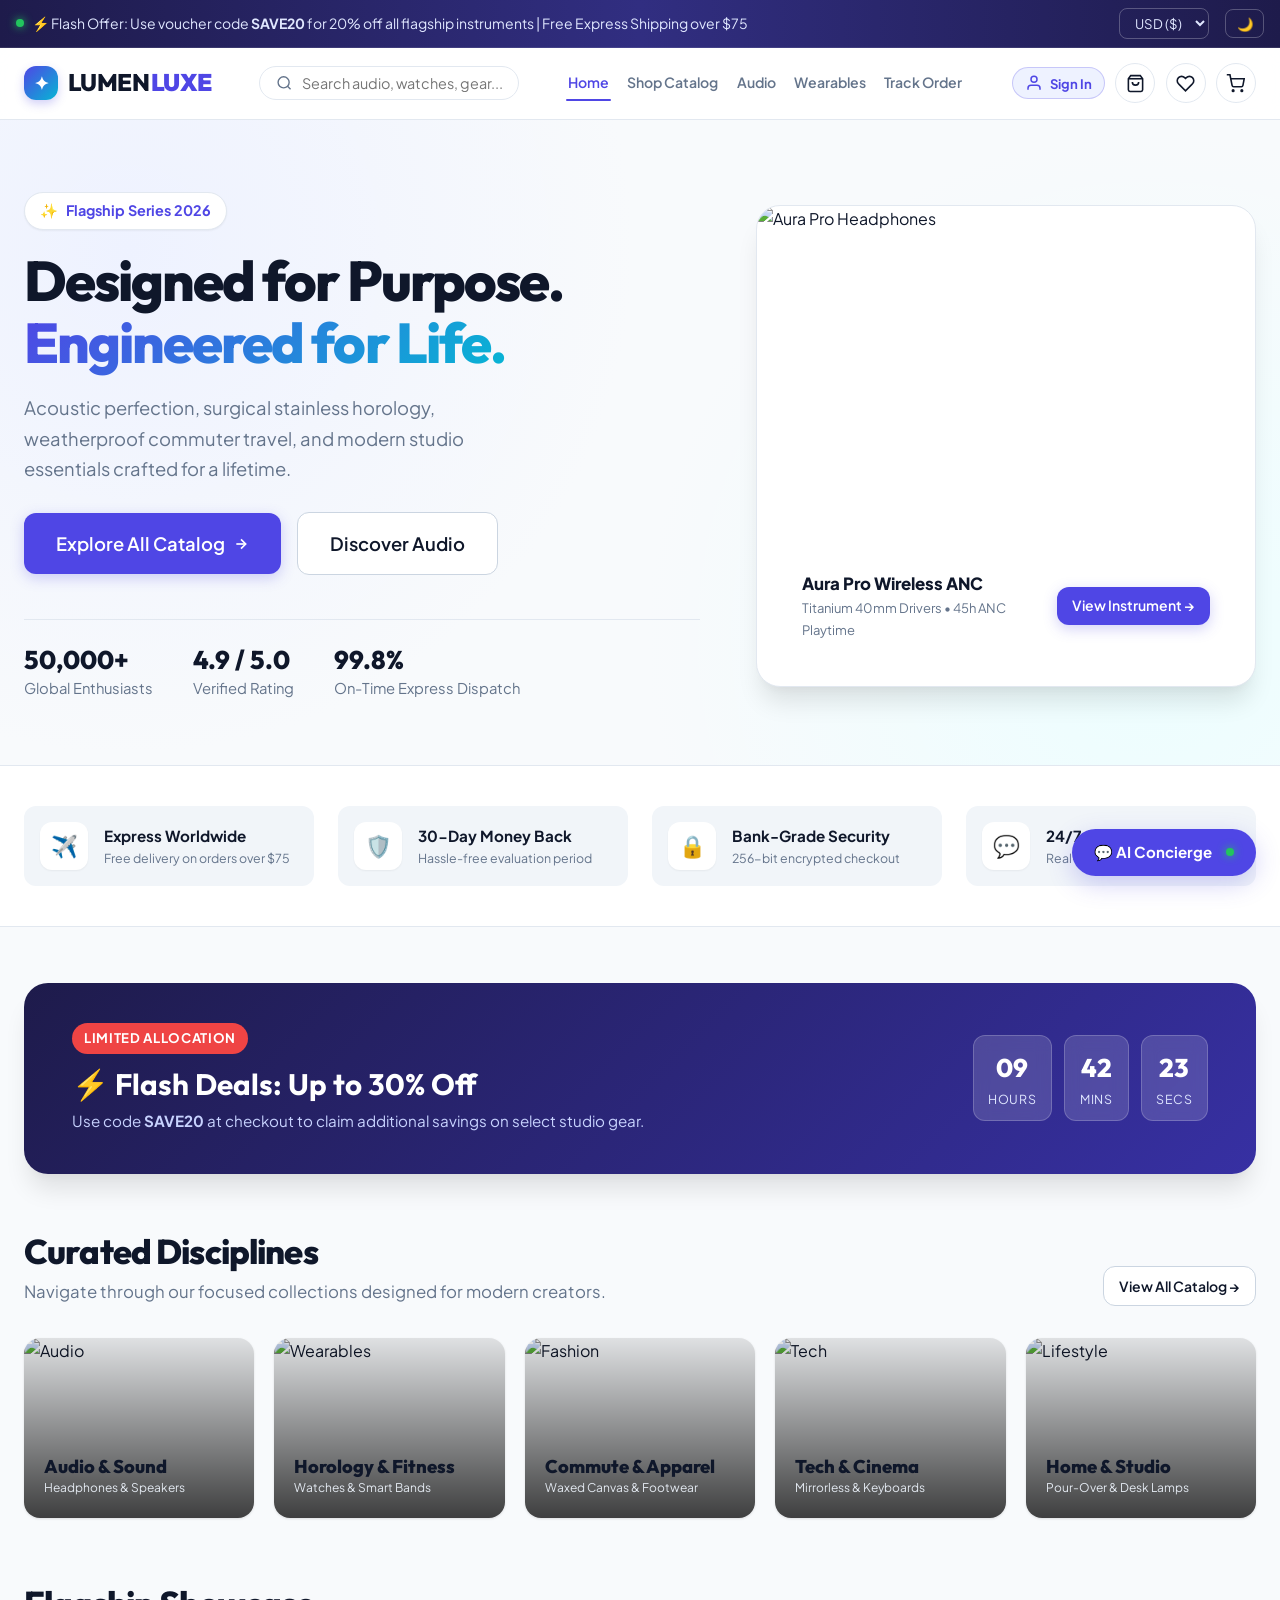
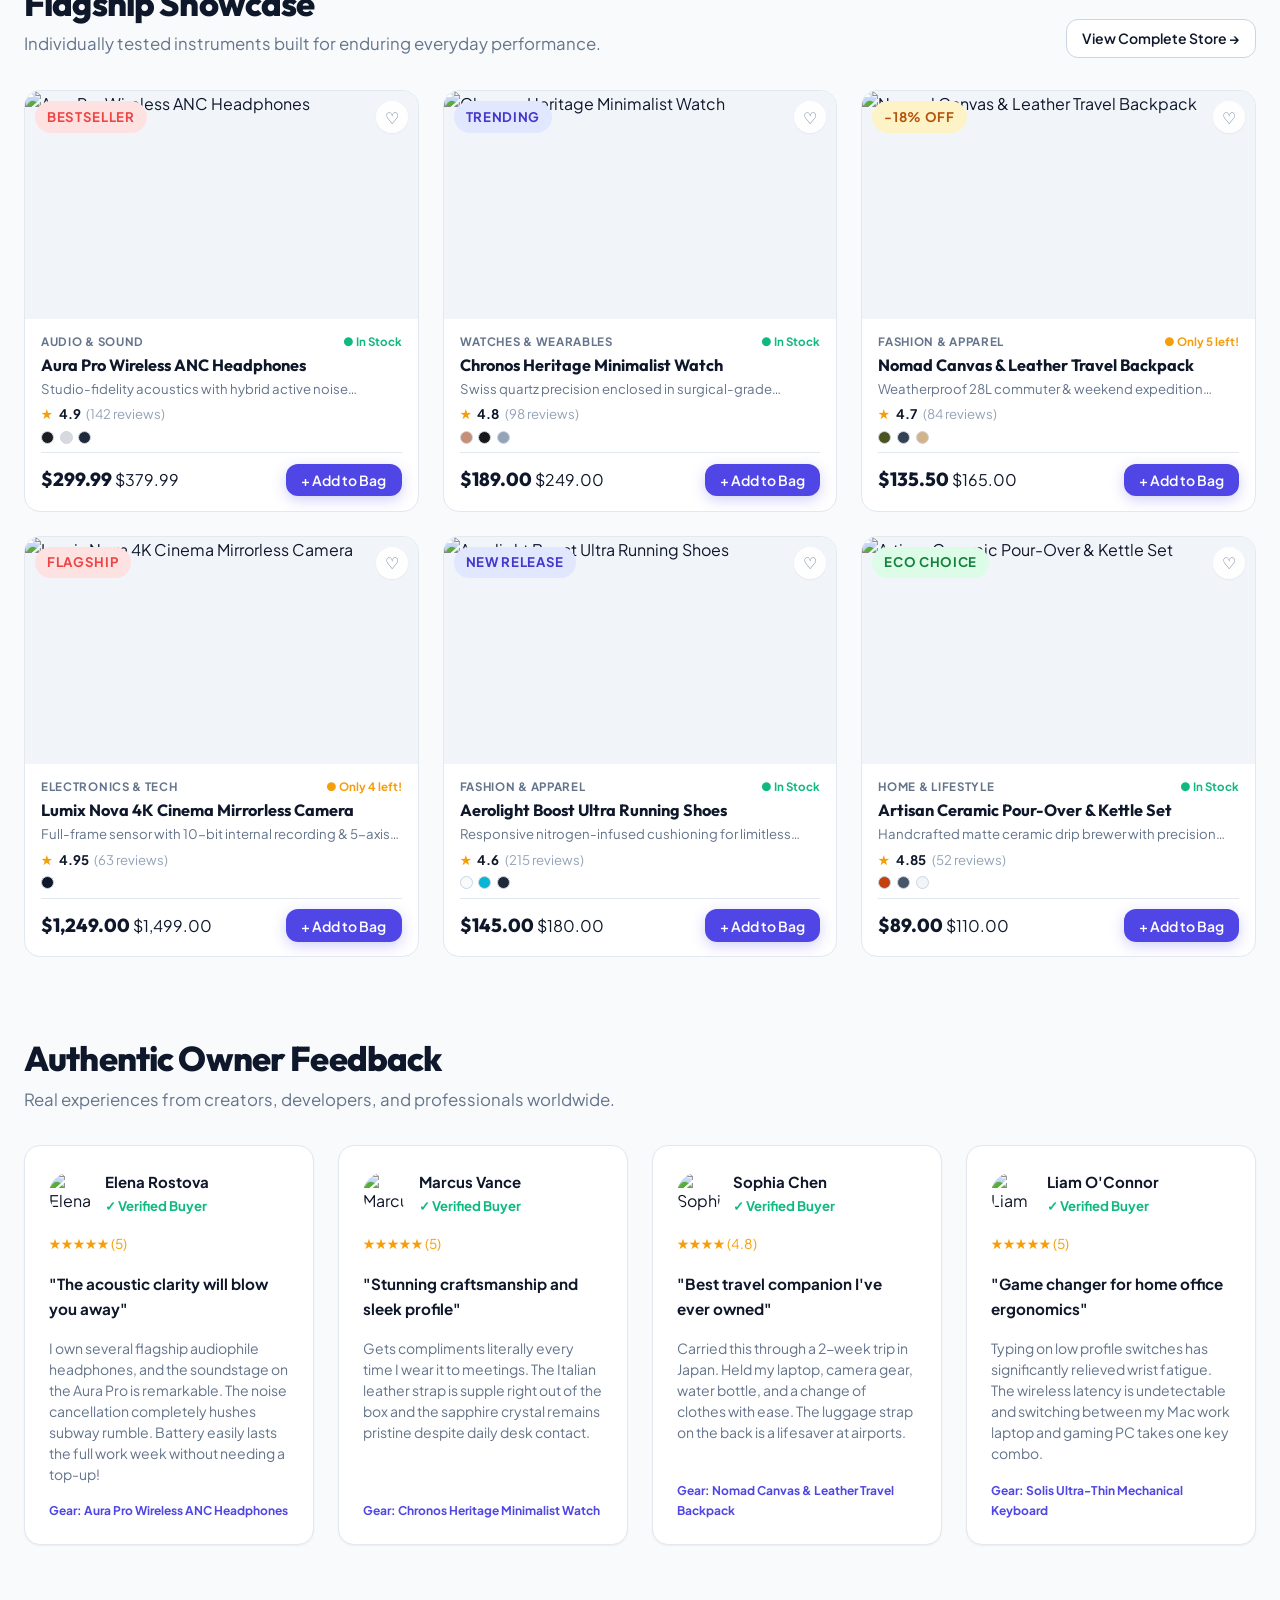
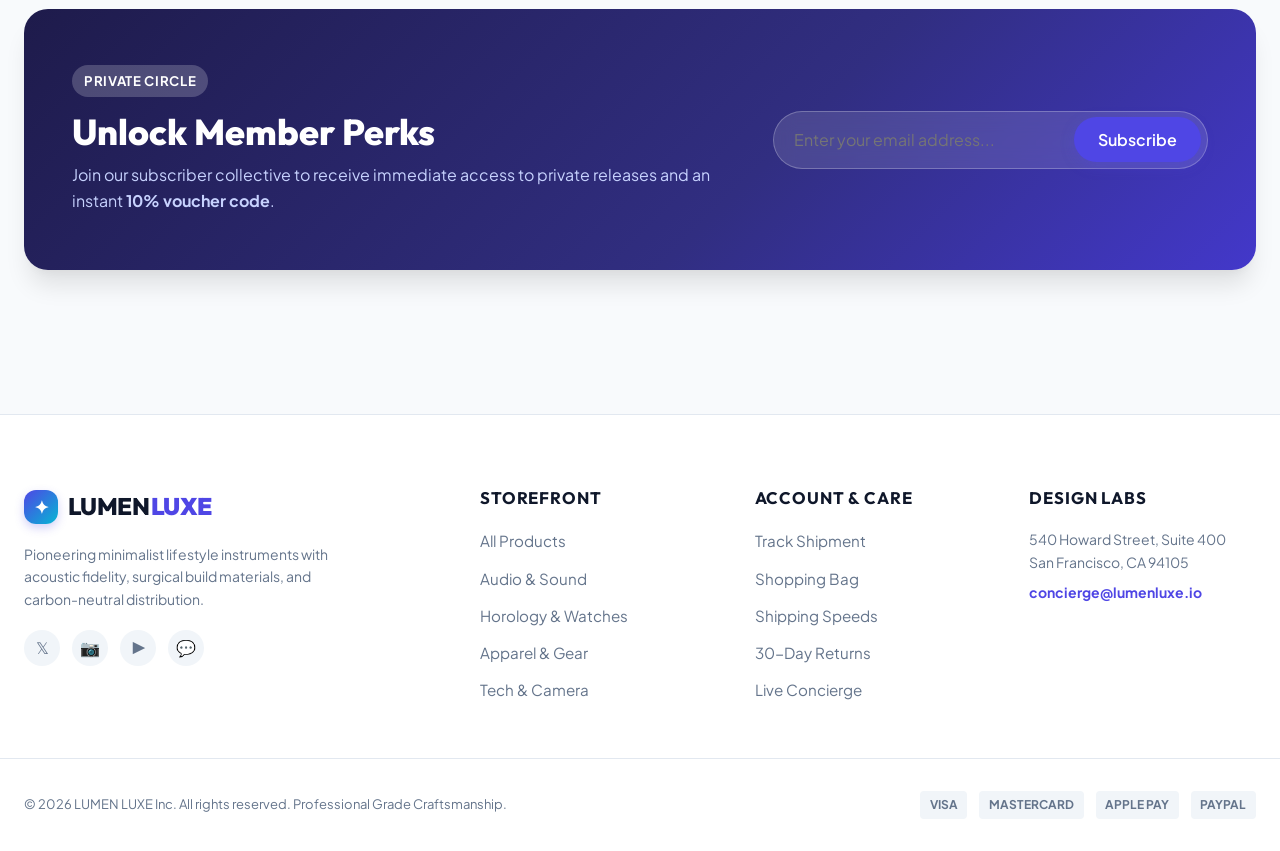
==== commit d0360ae3: "Added login form" ====
--- a/index.html
+++ b/index.html
@@ -70,7 +70,7 @@
               type="text"
               id="mainSearchInput"
               class="search-input"
-              placeholder="Search audio, watches, backpacks, cameras..."
+              placeholder="Search audio, watches, gear..."
               autocomplete="off"
             />
             <button id="searchClearBtn" class="search-clear-btn" title="Clear">
@@ -719,6 +719,7 @@
     <script src="js/modules/cart.js"></script>
     <script src="js/modules/wishlist.js"></script>
     <script src="js/modules/orders.js"></script>
+    <script src="js/modules/auth.js"></script>
     <script src="js/components/header.js"></script>
     <script src="js/components/quickview.js"></script>
     <script src="js/components/chat.js"></script>
